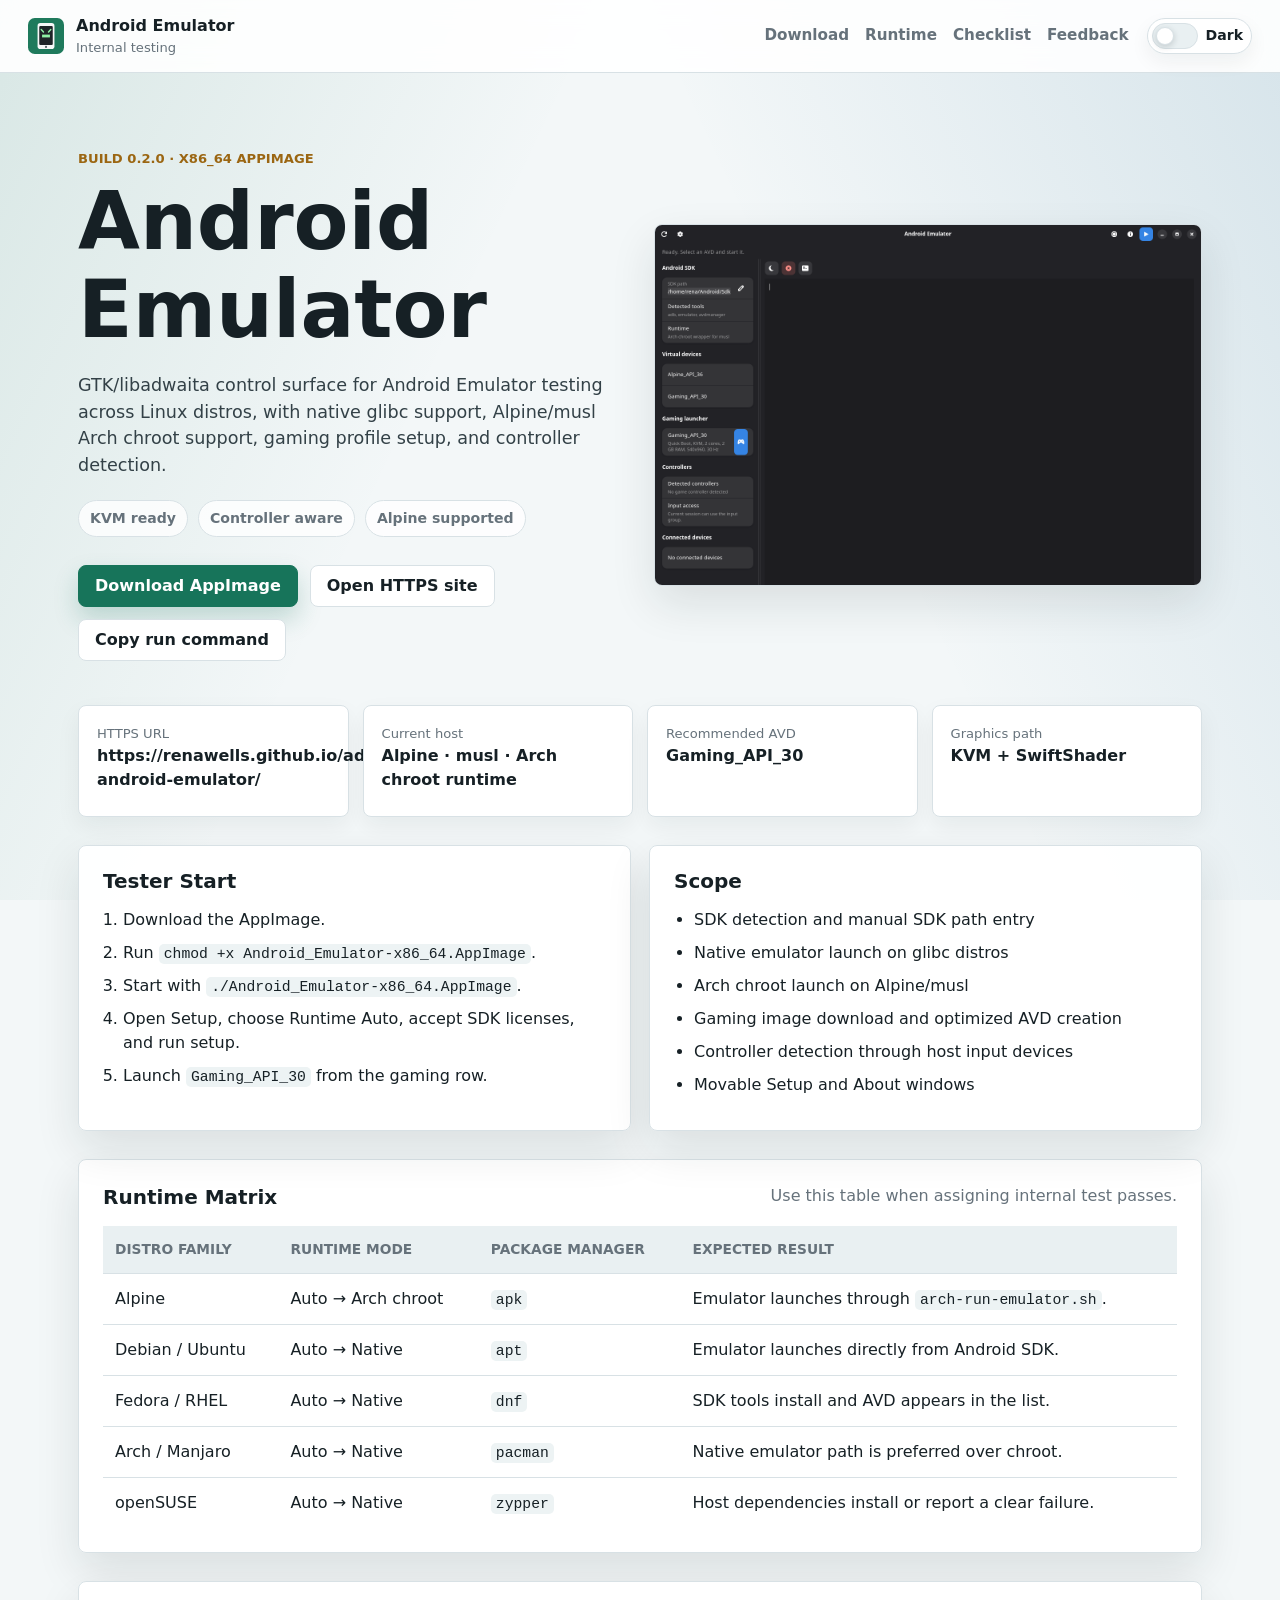
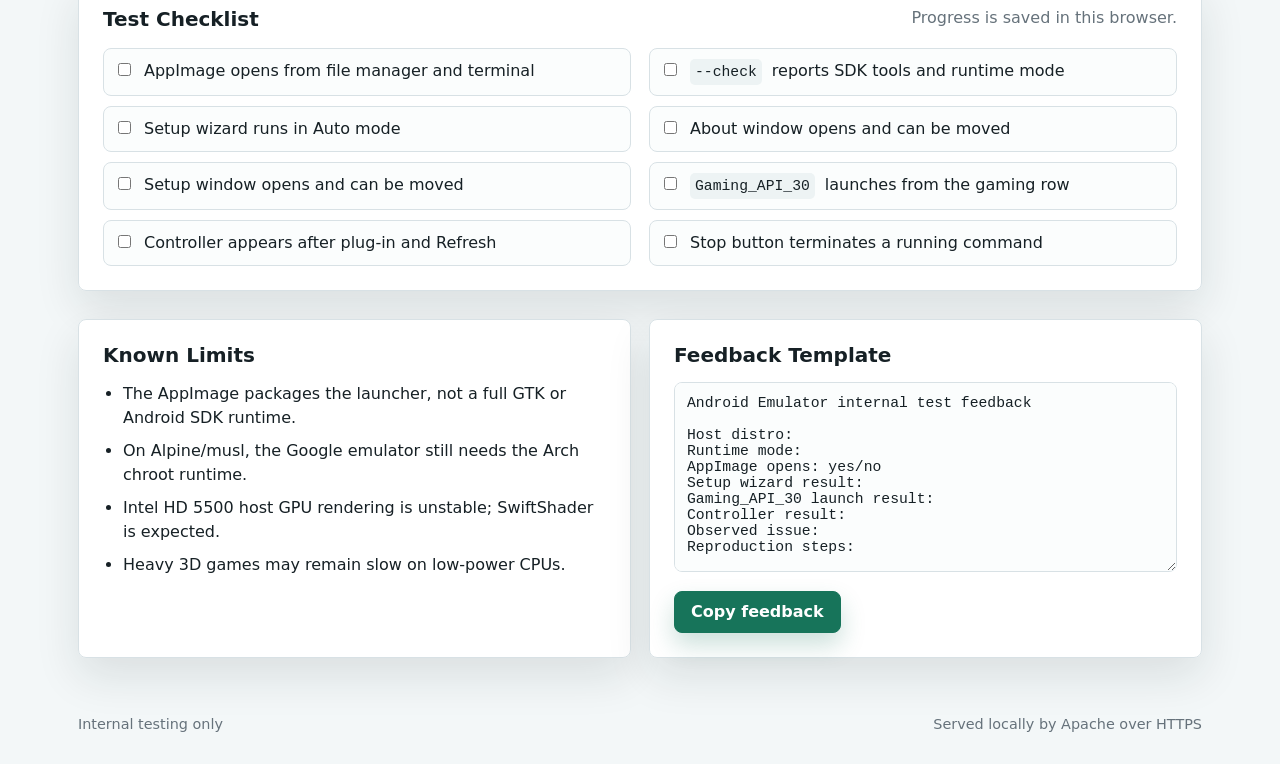
==== index.html @ ca226dc4 "Normalize GitHub Pages URLs" ====
<!doctype html>
<html lang="en">
<head>
  <meta charset="utf-8">
  <meta name="viewport" content="width=device-width, initial-scale=1">
  <meta name="description" content="GTK/libadwaita Android Emulator manager for Linux with Alpine Arch chroot support, gaming AVD setup, controller detection, and an AppImage build.">
  <meta name="robots" content="index, follow">
  <meta property="og:title" content="Android Emulator Internal Testing">
  <meta property="og:description" content="A GTK/libadwaita Android Emulator manager with Linux distro support, gaming setup, and controller detection.">
  <meta property="og:type" content="website">
  <meta property="og:image" content="https://renawells.github.io/adawita-android-emulator/assets/app-screenshot.png">
  <meta property="og:url" content="https://renawells.github.io/adawita-android-emulator/">
  <link rel="canonical" href="https://renawells.github.io/adawita-android-emulator/">
  <link rel="alternate" type="text/plain" href="llms.txt" title="LLM-readable summary">
  <title>Android Emulator Internal Testing</title>
  <link rel="stylesheet" href="styles.css">
  <link rel="icon" href="assets/app-icon.svg" type="image/svg+xml">
</head>
<body>
  <header class="topbar">
    <div class="brand">
      <img src="assets/app-icon.svg" alt="" width="36" height="36">
      <div>
        <strong>Android Emulator</strong>
        <span>Internal testing</span>
      </div>
    </div>
    <div class="topbar-actions">
      <nav aria-label="Page sections">
        <a href="#download">Download</a>
        <a href="#matrix">Runtime</a>
        <a href="#checklist">Checklist</a>
        <a href="#feedback">Feedback</a>
      </nav>
      <button class="theme-toggle" type="button" id="themeToggle" role="switch" aria-checked="false">
        <span class="toggle-track" aria-hidden="true"><span class="toggle-thumb"></span></span>
        <span class="toggle-label">Dark</span>
      </button>
    </div>
  </header>

  <main>
    <section class="hero">
      <div class="hero-copy">
        <p class="eyebrow">Build 0.2.0 · x86_64 AppImage</p>
        <h1>Android Emulator</h1>
        <p class="lead">GTK/libadwaita control surface for Android Emulator testing across Linux distros, with native glibc support, Alpine/musl Arch chroot support, gaming profile setup, and controller detection.</p>
        <div class="hero-pills" aria-label="Release highlights">
          <span>KVM ready</span>
          <span>Controller aware</span>
          <span>Alpine supported</span>
        </div>
        <div class="actions" id="download">
          <a class="button primary" href="downloads/Android_Emulator-x86_64.AppImage" download>Download AppImage</a>
          <a class="button" href="https://renawells.github.io/adawita-android-emulator/">Open HTTPS site</a>
          <button class="button" type="button" id="copyRun">Copy run command</button>
        </div>
      </div>
      <figure class="preview">
        <img src="assets/app-screenshot.png" alt="Real screenshot of the Android Emulator GTK app showing SDK details, virtual devices, gaming launcher, controllers, and log output">
      </figure>
    </section>

    <section class="band status-band" aria-label="Release facts">
      <div>
        <span class="label">HTTPS URL</span>
        <strong>https://renawells.github.io/adawita-android-emulator/</strong>
      </div>
      <div>
        <span class="label">Current host</span>
        <strong>Alpine · musl · Arch chroot runtime</strong>
      </div>
      <div>
        <span class="label">Recommended AVD</span>
        <strong>Gaming_API_30</strong>
      </div>
      <div>
        <span class="label">Graphics path</span>
        <strong>KVM + SwiftShader</strong>
      </div>
    </section>

    <section class="section-grid">
      <article class="panel">
        <h2>Tester Start</h2>
        <ol class="steps">
          <li>Download the AppImage.</li>
          <li>Run <code>chmod +x Android_Emulator-x86_64.AppImage</code>.</li>
          <li>Start with <code>./Android_Emulator-x86_64.AppImage</code>.</li>
          <li>Open Setup, choose Runtime Auto, accept SDK licenses, and run setup.</li>
          <li>Launch <code>Gaming_API_30</code> from the gaming row.</li>
        </ol>
      </article>

      <article class="panel">
        <h2>Scope</h2>
        <ul class="plain-list">
          <li>SDK detection and manual SDK path entry</li>
          <li>Native emulator launch on glibc distros</li>
          <li>Arch chroot launch on Alpine/musl</li>
          <li>Gaming image download and optimized AVD creation</li>
          <li>Controller detection through host input devices</li>
          <li>Movable Setup and About windows</li>
        </ul>
      </article>
    </section>

    <section class="section" id="matrix">
      <div class="section-heading">
        <h2>Runtime Matrix</h2>
        <p>Use this table when assigning internal test passes.</p>
      </div>
      <div class="table-wrap">
        <table>
          <thead>
            <tr>
              <th>Distro family</th>
              <th>Runtime mode</th>
              <th>Package manager</th>
              <th>Expected result</th>
            </tr>
          </thead>
          <tbody>
            <tr>
              <td>Alpine</td>
              <td>Auto → Arch chroot</td>
              <td><code>apk</code></td>
              <td>Emulator launches through <code>arch-run-emulator.sh</code>.</td>
            </tr>
            <tr>
              <td>Debian / Ubuntu</td>
              <td>Auto → Native</td>
              <td><code>apt</code></td>
              <td>Emulator launches directly from Android SDK.</td>
            </tr>
            <tr>
              <td>Fedora / RHEL</td>
              <td>Auto → Native</td>
              <td><code>dnf</code></td>
              <td>SDK tools install and AVD appears in the list.</td>
            </tr>
            <tr>
              <td>Arch / Manjaro</td>
              <td>Auto → Native</td>
              <td><code>pacman</code></td>
              <td>Native emulator path is preferred over chroot.</td>
            </tr>
            <tr>
              <td>openSUSE</td>
              <td>Auto → Native</td>
              <td><code>zypper</code></td>
              <td>Host dependencies install or report a clear failure.</td>
            </tr>
          </tbody>
        </table>
      </div>
    </section>

    <section class="section" id="checklist">
      <div class="section-heading">
        <h2>Test Checklist</h2>
        <p>Progress is saved in this browser.</p>
      </div>
      <div class="checklist" data-checklist>
        <label><input type="checkbox" value="launch"> AppImage opens from file manager and terminal</label>
        <label><input type="checkbox" value="check"> <code>--check</code> reports SDK tools and runtime mode</label>
        <label><input type="checkbox" value="setup"> Setup wizard runs in Auto mode</label>
        <label><input type="checkbox" value="about"> About window opens and can be moved</label>
        <label><input type="checkbox" value="setup-window"> Setup window opens and can be moved</label>
        <label><input type="checkbox" value="gaming"> <code>Gaming_API_30</code> launches from the gaming row</label>
        <label><input type="checkbox" value="controller"> Controller appears after plug-in and Refresh</label>
        <label><input type="checkbox" value="stop"> Stop button terminates a running command</label>
      </div>
    </section>

    <section class="section-grid" id="feedback">
      <article class="panel">
        <h2>Known Limits</h2>
        <ul class="plain-list">
          <li>The AppImage packages the launcher, not a full GTK or Android SDK runtime.</li>
          <li>On Alpine/musl, the Google emulator still needs the Arch chroot runtime.</li>
          <li>Intel HD 5500 host GPU rendering is unstable; SwiftShader is expected.</li>
          <li>Heavy 3D games may remain slow on low-power CPUs.</li>
        </ul>
      </article>
      <article class="panel">
        <h2>Feedback Template</h2>
        <textarea id="feedbackText" readonly></textarea>
        <button class="button primary" type="button" id="copyFeedback">Copy feedback</button>
      </article>
    </section>
  </main>

  <footer>
    <span>Internal testing only</span>
    <span>Served locally by Apache over HTTPS</span>
  </footer>

  <script src="app.js"></script>
</body>
</html>
---- styles.css ----
:root {
  color-scheme: light;
  --ink: #162025;
  --muted: #66727b;
  --line: #d8e1e5;
  --surface: #ffffff;
  --surface-2: #f3f7f8;
  --surface-3: #e9f0f2;
  --green: #17745a;
  --green-dark: #0e5a43;
  --blue: #176690;
  --amber: #9b6612;
  --red: #a43f3f;
  --topbar: rgba(255, 255, 255, 0.9);
  --lead: #334147;
  --code-bg: #edf3f4;
  --field-bg: #fbfdfd;
  --shadow: 0 18px 45px rgba(22, 32, 37, 0.11);
  --button-shadow: 0 12px 24px rgba(23, 116, 90, 0.22);
}

:root[data-theme="dark"] {
  color-scheme: dark;
  --ink: #edf6f7;
  --muted: #a9b7bd;
  --line: #284048;
  --surface: #142126;
  --surface-2: #0c1519;
  --surface-3: #192c33;
  --green: #4fc099;
  --green-dark: #2d8e70;
  --blue: #6ab5df;
  --amber: #e2ad5a;
  --red: #e17878;
  --topbar: rgba(12, 21, 25, 0.9);
  --lead: #c8d4d8;
  --code-bg: #20343b;
  --field-bg: #101b20;
  --shadow: 0 20px 50px rgba(0, 0, 0, 0.35);
  --button-shadow: 0 12px 28px rgba(79, 192, 153, 0.17);
}

* {
  box-sizing: border-box;
}

body {
  margin: 0;
  font-family: Inter, ui-sans-serif, system-ui, -apple-system, BlinkMacSystemFont, "Segoe UI", sans-serif;
  color: var(--ink);
  background: var(--surface-2);
  line-height: 1.5;
  transition: background 180ms ease, color 180ms ease;
}

body::before {
  position: fixed;
  inset: 0;
  z-index: -1;
  content: "";
  background:
    linear-gradient(115deg, rgba(23, 116, 90, 0.12), transparent 36%),
    linear-gradient(245deg, rgba(23, 102, 144, 0.13), transparent 38%),
    var(--surface-2);
}

a {
  color: var(--blue);
  text-decoration: none;
}

a:hover {
  text-decoration: underline;
}

.topbar {
  position: sticky;
  top: 0;
  z-index: 10;
  display: flex;
  align-items: center;
  justify-content: space-between;
  gap: 24px;
  padding: 14px 28px;
  background: var(--topbar);
  border-bottom: 1px solid var(--line);
  backdrop-filter: blur(12px);
}

.brand {
  display: flex;
  align-items: center;
  gap: 12px;
  min-width: 220px;
}

.brand strong,
.brand span {
  display: block;
}

.brand span,
.label,
.eyebrow {
  color: var(--muted);
  font-size: 0.82rem;
}

nav {
  display: flex;
  flex-wrap: wrap;
  gap: 16px;
  justify-content: flex-end;
  font-size: 0.95rem;
}

nav a {
  color: var(--muted);
  font-weight: 700;
}

nav a:hover {
  color: var(--ink);
}

.topbar-actions {
  display: flex;
  align-items: center;
  gap: 18px;
}

.theme-toggle {
  display: inline-flex;
  align-items: center;
  gap: 8px;
  min-height: 36px;
  padding: 4px 8px 4px 4px;
  border: 1px solid var(--line);
  border-radius: 999px;
  background: var(--surface);
  color: var(--ink);
  font: inherit;
  font-size: 0.88rem;
  font-weight: 800;
  cursor: pointer;
  box-shadow: 0 8px 20px rgba(22, 32, 37, 0.06);
}

.toggle-track {
  position: relative;
  width: 46px;
  height: 26px;
  border-radius: 999px;
  background: var(--surface-3);
  border: 1px solid var(--line);
}

.toggle-thumb {
  position: absolute;
  top: 3px;
  left: 3px;
  width: 18px;
  height: 18px;
  border-radius: 999px;
  background: var(--surface);
  border: 1px solid var(--line);
  box-shadow: 0 2px 6px rgba(22, 32, 37, 0.18);
  transition: transform 180ms ease, background 180ms ease;
}

:root[data-theme="dark"] .toggle-track {
  background: var(--green-dark);
}

:root[data-theme="dark"] .toggle-thumb {
  transform: translateX(20px);
  background: #e8fff6;
}

main {
  max-width: 1180px;
  margin: 0 auto;
  padding: 34px 28px 28px;
}

.hero {
  display: grid;
  grid-template-columns: minmax(0, 1fr) minmax(320px, 548px);
  gap: 34px;
  align-items: center;
  min-height: 560px;
  padding: 22px 0 14px;
}

.hero-copy {
  padding: 20px 0;
}

.eyebrow {
  margin: 0 0 10px;
  color: var(--amber);
  font-weight: 700;
  text-transform: uppercase;
}

h1,
h2 {
  margin: 0;
  line-height: 1.1;
}

h1 {
  font-size: clamp(2.4rem, 7vw, 5rem);
  letter-spacing: 0;
}

h2 {
  font-size: 1.25rem;
}

.lead {
  max-width: 650px;
  margin: 18px 0 0;
  color: var(--lead);
  font-size: 1.1rem;
}

.hero-pills {
  display: flex;
  flex-wrap: wrap;
  gap: 10px;
  margin-top: 22px;
}

.hero-pills span {
  padding: 7px 11px;
  border: 1px solid var(--line);
  border-radius: 999px;
  background: var(--surface);
  background: color-mix(in srgb, var(--surface) 78%, transparent);
  color: var(--muted);
  font-size: 0.88rem;
  font-weight: 800;
}

.actions {
  display: flex;
  flex-wrap: wrap;
  gap: 12px;
  margin-top: 28px;
}

.button {
  display: inline-flex;
  align-items: center;
  justify-content: center;
  min-height: 42px;
  padding: 0 16px;
  border: 1px solid var(--line);
  border-radius: 8px;
  background: var(--surface);
  color: var(--ink);
  font: inherit;
  font-weight: 700;
  cursor: pointer;
}

.button.primary {
  border-color: var(--green);
  background: var(--green);
  color: white;
  box-shadow: var(--button-shadow);
}

.button:hover {
  transform: translateY(-1px);
  text-decoration: none;
}

.preview {
  margin: 0;
}

.preview img {
  display: block;
  width: 100%;
  height: auto;
  border: 1px solid var(--line);
  border-radius: 8px;
  background: var(--surface);
  box-shadow: var(--shadow);
}

.band {
  display: grid;
  grid-template-columns: repeat(4, minmax(0, 1fr));
  gap: 14px;
  margin: 10px 0 28px;
}

.band > div {
  min-height: 112px;
  padding: 18px;
  border: 1px solid var(--line);
  border-radius: 8px;
  background: var(--surface);
  box-shadow: 0 10px 24px rgba(22, 32, 37, 0.06);
}

.band strong,
.label {
  display: block;
}

.section,
.section-grid {
  margin-top: 28px;
}

.section-grid {
  display: grid;
  grid-template-columns: repeat(2, minmax(0, 1fr));
  gap: 18px;
}

.panel,
.section {
  padding: 24px;
  border: 1px solid var(--line);
  border-radius: 8px;
  background: var(--surface);
  background: color-mix(in srgb, var(--surface) 94%, transparent);
  box-shadow: var(--shadow);
}

.section-heading {
  display: flex;
  align-items: end;
  justify-content: space-between;
  gap: 18px;
  margin-bottom: 18px;
}

.section-heading p,
.panel p {
  margin: 0;
  color: var(--muted);
}

.steps,
.plain-list {
  margin: 16px 0 0;
  padding-left: 20px;
}

.steps li,
.plain-list li {
  margin: 9px 0;
}

code {
  padding: 2px 5px;
  border-radius: 5px;
  background: var(--code-bg);
  color: var(--ink);
  font-family: ui-monospace, SFMono-Regular, Consolas, "Liberation Mono", monospace;
  font-size: 0.92em;
}

.table-wrap {
  overflow-x: auto;
}

table {
  width: 100%;
  border-collapse: separate;
  border-spacing: 0;
  min-width: 760px;
}

th,
td {
  padding: 13px 12px;
  border-bottom: 1px solid var(--line);
  text-align: left;
  vertical-align: top;
}

th {
  color: var(--muted);
  font-size: 0.86rem;
  text-transform: uppercase;
  background: var(--surface-3);
}

tr:last-child td {
  border-bottom: 0;
}

tbody tr:hover td {
  background: var(--surface-3);
  background: color-mix(in srgb, var(--surface-3) 58%, transparent);
}

.checklist {
  display: grid;
  grid-template-columns: repeat(2, minmax(0, 1fr));
  gap: 10px 18px;
}

.checklist label {
  display: flex;
  align-items: flex-start;
  gap: 10px;
  min-height: 42px;
  padding: 10px;
  border: 1px solid var(--line);
  border-radius: 8px;
  background: var(--field-bg);
  transition: border-color 160ms ease, transform 160ms ease;
}

.checklist label:hover {
  border-color: var(--green);
  transform: translateY(-1px);
}

.checklist input {
  margin-top: 4px;
}

textarea {
  width: 100%;
  min-height: 190px;
  margin: 16px 0 12px;
  padding: 12px;
  resize: vertical;
  border: 1px solid var(--line);
  border-radius: 8px;
  color: var(--ink);
  background: var(--field-bg);
  font: 0.92rem ui-monospace, SFMono-Regular, Consolas, "Liberation Mono", monospace;
}

footer {
  display: flex;
  justify-content: space-between;
  max-width: 1180px;
  margin: 0 auto;
  padding: 28px;
  color: var(--muted);
  font-size: 0.9rem;
}

@media (max-width: 860px) {
  .topbar,
  .topbar-actions,
  footer {
    align-items: flex-start;
    flex-direction: column;
  }

  .topbar-actions {
    width: 100%;
    gap: 12px;
  }

  .hero,
  .section-grid,
  .checklist,
  .band {
    grid-template-columns: 1fr;
  }

  main {
    padding: 18px;
  }
}
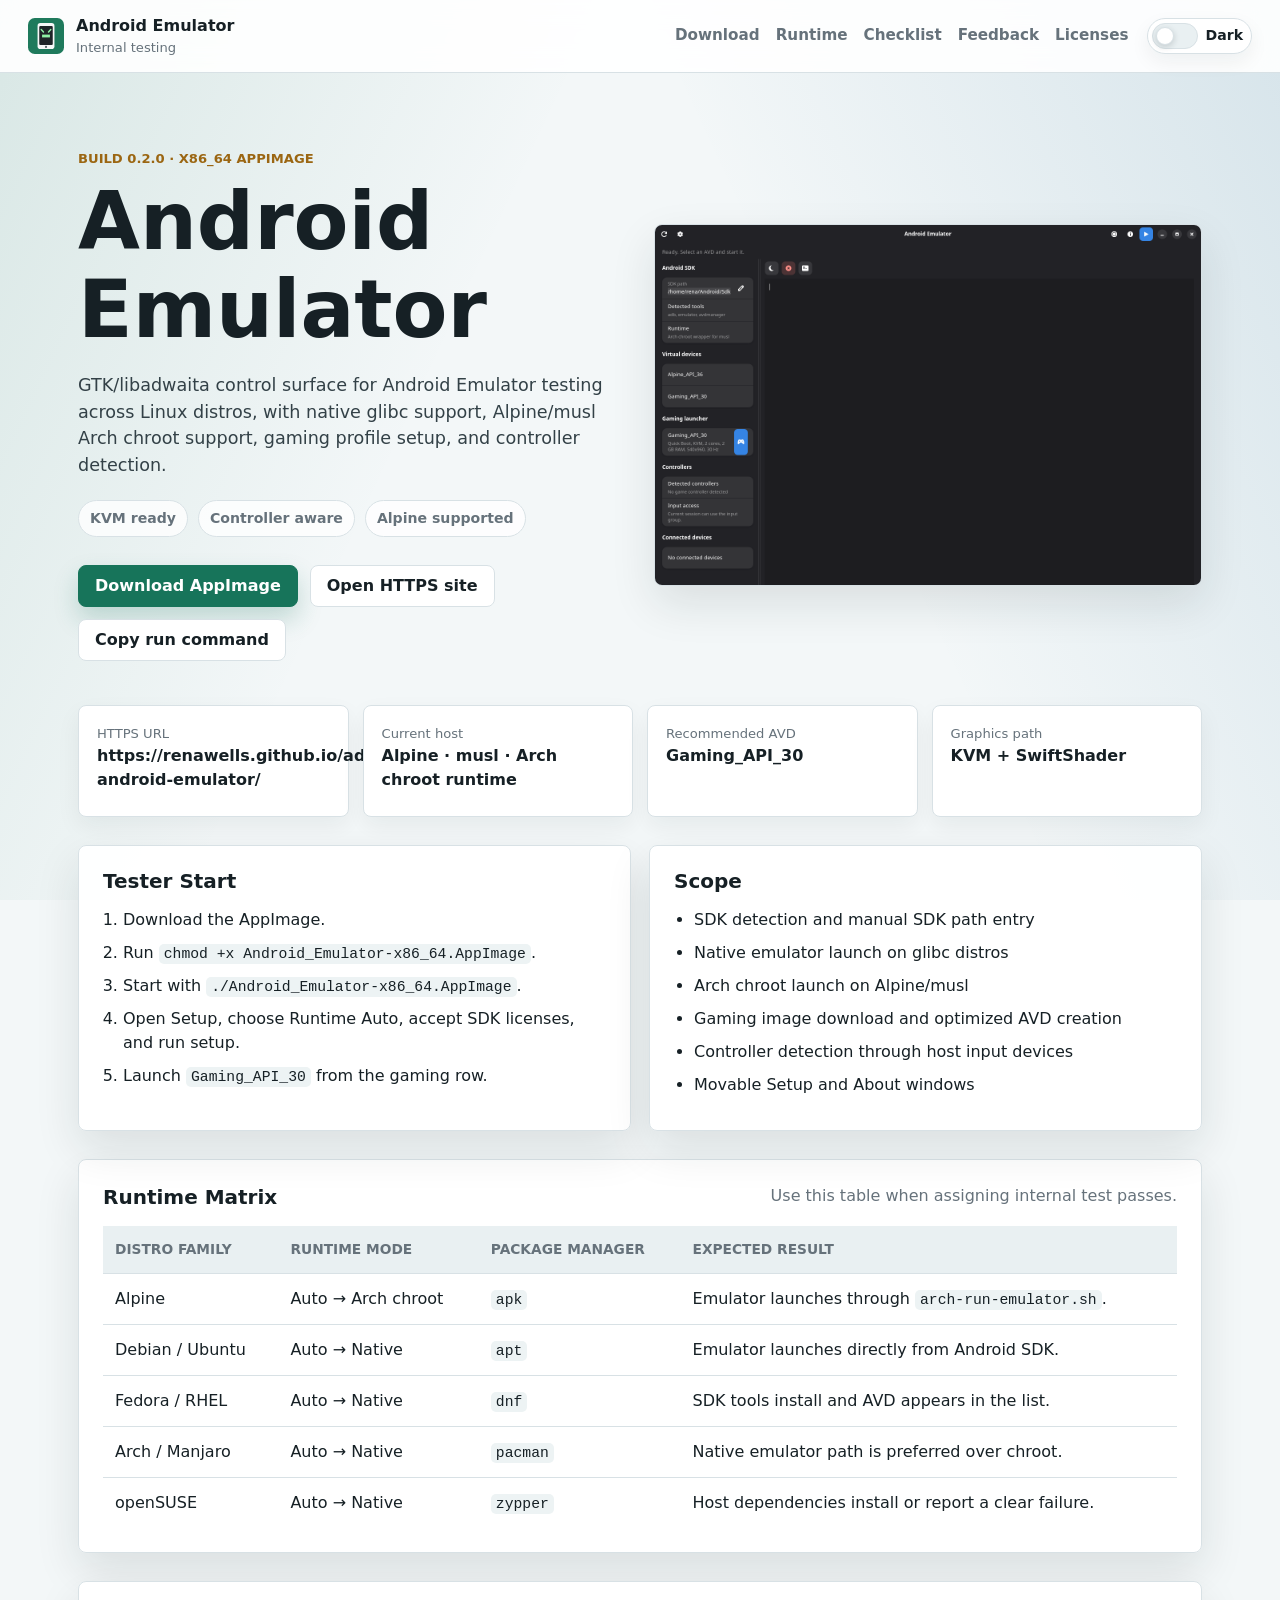
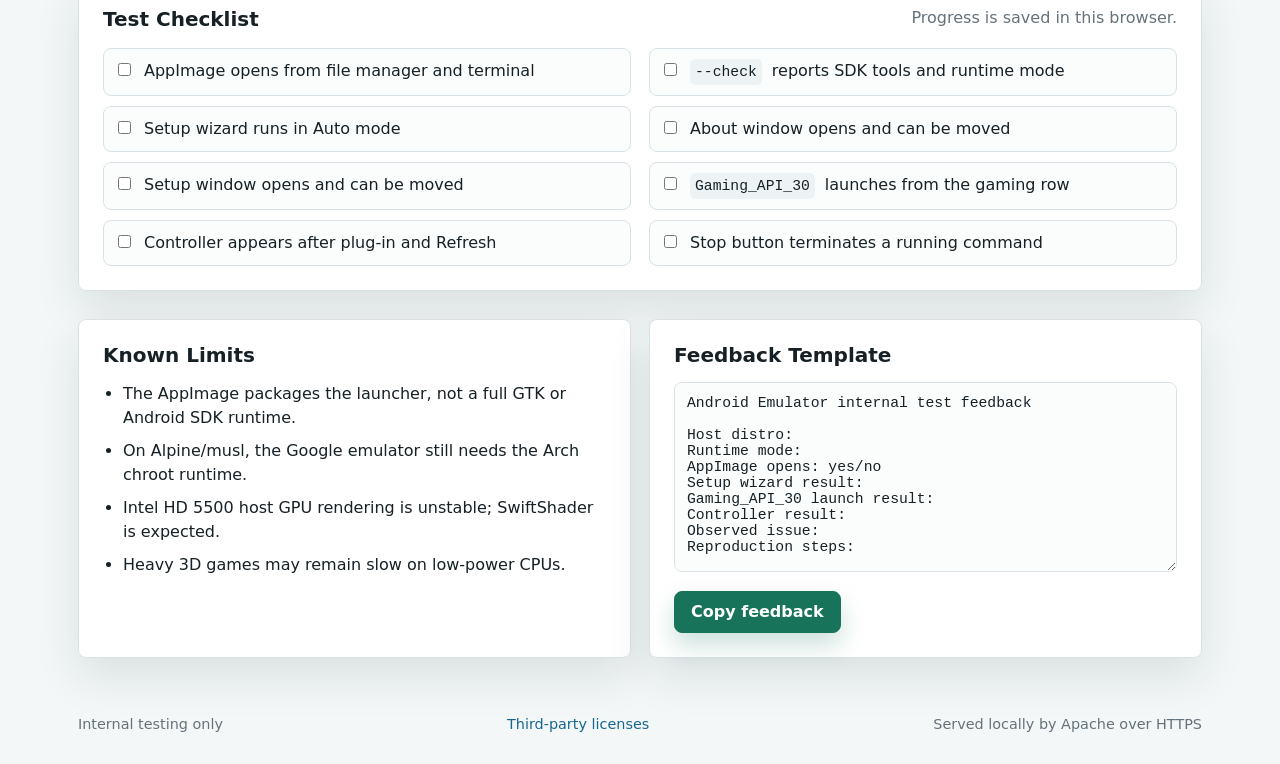
==== commit 2586a12c: "Add third-party license notices" ====
--- a/index.html
+++ b/index.html
@@ -8,9 +8,9 @@
   <meta property="og:title" content="Android Emulator Internal Testing">
   <meta property="og:description" content="A GTK/libadwaita Android Emulator manager with Linux distro support, gaming setup, and controller detection.">
   <meta property="og:type" content="website">
-  <meta property="og:image" content="https://renawells.github.io/adawita-android-emulator/assets/app-screenshot.png">
-  <meta property="og:url" content="https://renawells.github.io/adawita-android-emulator/">
-  <link rel="canonical" href="https://renawells.github.io/adawita-android-emulator/">
+  <meta property="og:image" content="https://renawells.github.io/adwaita-android-emulator/assets/app-screenshot.png">
+  <meta property="og:url" content="https://renawells.github.io/adwaita-android-emulator/">
+  <link rel="canonical" href="https://renawells.github.io/adwaita-android-emulator/">
   <link rel="alternate" type="text/plain" href="llms.txt" title="LLM-readable summary">
   <title>Android Emulator Internal Testing</title>
   <link rel="stylesheet" href="styles.css">
@@ -31,6 +31,7 @@
         <a href="#matrix">Runtime</a>
         <a href="#checklist">Checklist</a>
         <a href="#feedback">Feedback</a>
+        <a href="third-party-notices.html">Licenses</a>
       </nav>
       <button class="theme-toggle" type="button" id="themeToggle" role="switch" aria-checked="false">
         <span class="toggle-track" aria-hidden="true"><span class="toggle-thumb"></span></span>
@@ -52,7 +53,7 @@
         </div>
         <div class="actions" id="download">
           <a class="button primary" href="downloads/Android_Emulator-x86_64.AppImage" download>Download AppImage</a>
-          <a class="button" href="https://renawells.github.io/adawita-android-emulator/">Open HTTPS site</a>
+          <a class="button" href="https://renawells.github.io/adwaita-android-emulator/">Open HTTPS site</a>
           <button class="button" type="button" id="copyRun">Copy run command</button>
         </div>
       </div>
@@ -64,7 +65,7 @@
     <section class="band status-band" aria-label="Release facts">
       <div>
         <span class="label">HTTPS URL</span>
-        <strong>https://renawells.github.io/adawita-android-emulator/</strong>
+        <strong>https://renawells.github.io/adwaita-android-emulator/</strong>
       </div>
       <div>
         <span class="label">Current host</span>
@@ -193,6 +194,7 @@
 
   <footer>
     <span>Internal testing only</span>
+    <a href="third-party-notices.html">Third-party licenses</a>
     <span>Served locally by Apache over HTTPS</span>
   </footer>
 
--- a/styles.css
+++ b/styles.css
@@ -348,14 +348,26 @@
 }
 
 .steps,
-.plain-list {
+.plain-list,
+.notice-list {
   margin: 16px 0 0;
   padding-left: 20px;
 }
 
 .steps li,
-.plain-list li {
+.plain-list li,
+.notice-list li {
   margin: 9px 0;
+}
+
+.notice-list li {
+  max-width: 900px;
+}
+
+.notice-intro {
+  max-width: 860px;
+  margin: 16px 0 0;
+  color: var(--lead);
 }
 
 code {
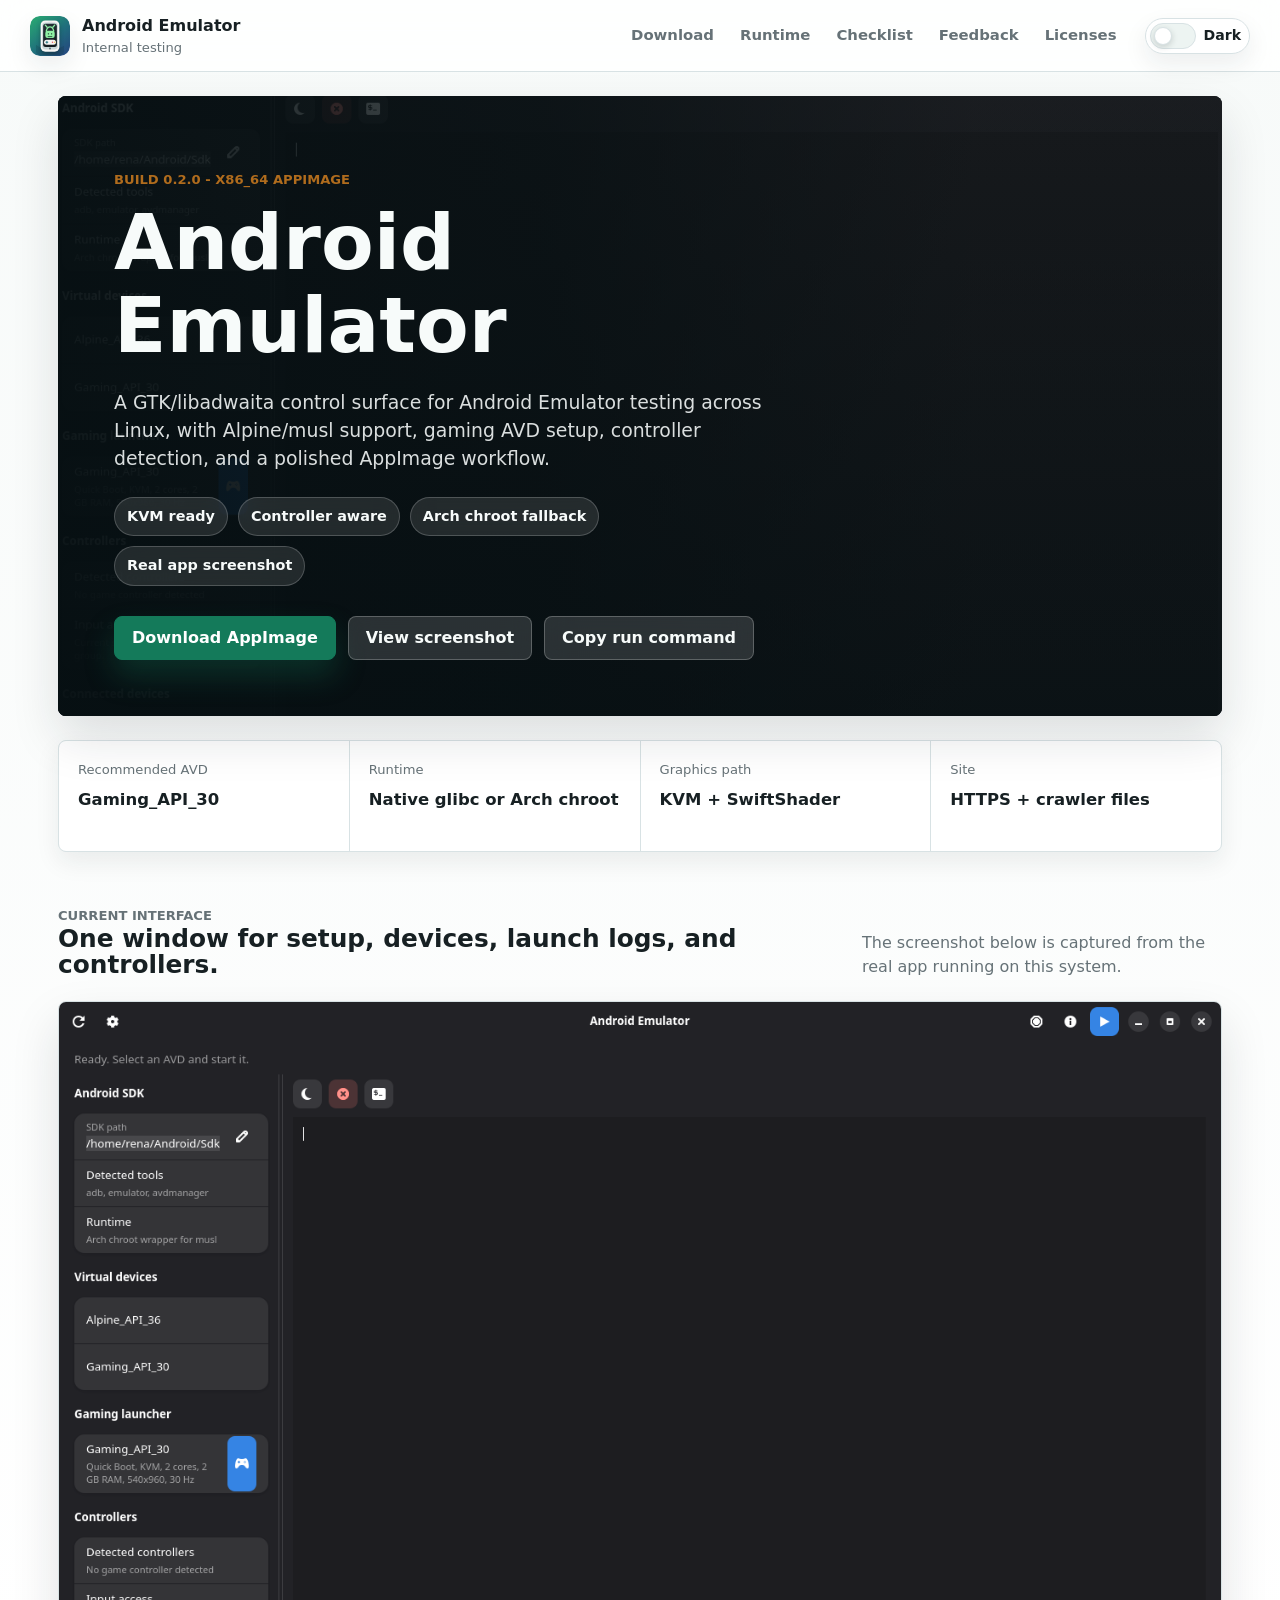
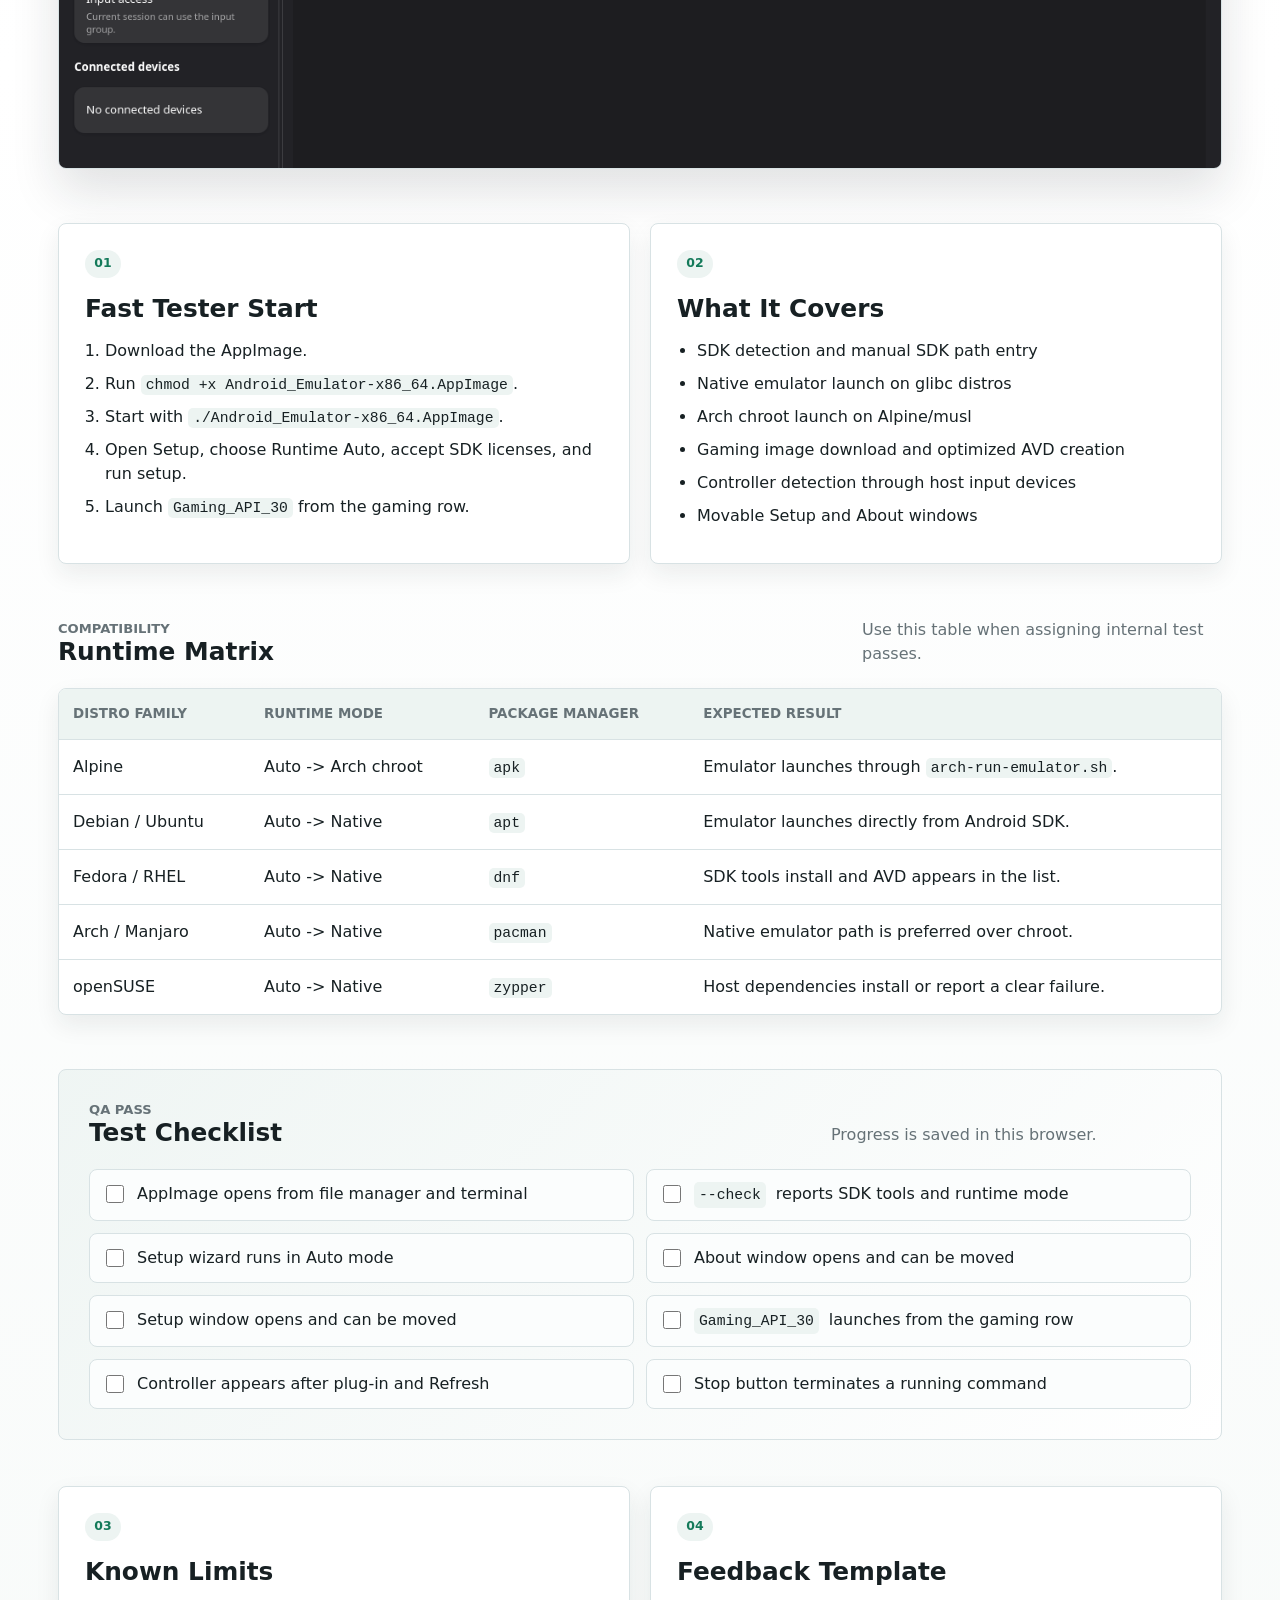
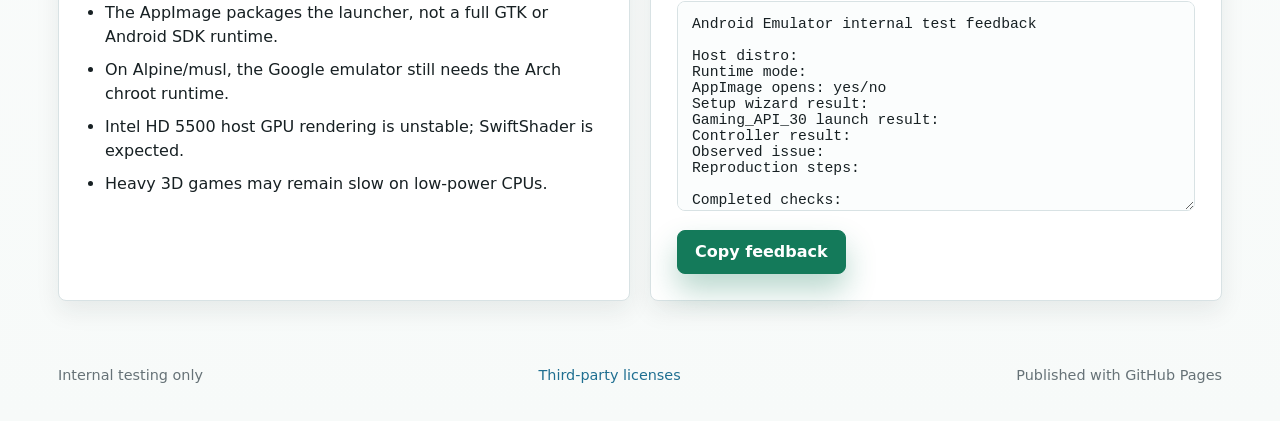
==== commit 892dadc7: "Polish website design" ====
--- a/index.html
+++ b/index.html
@@ -18,17 +18,17 @@
 </head>
 <body>
   <header class="topbar">
-    <div class="brand">
-      <img src="assets/app-icon.svg" alt="" width="36" height="36">
-      <div>
+    <a class="brand" href="#top" aria-label="Android Emulator home">
+      <img src="assets/app-icon.svg" alt="" width="40" height="40">
+      <span>
         <strong>Android Emulator</strong>
-        <span>Internal testing</span>
-      </div>
-    </div>
+        <small>Internal testing</small>
+      </span>
+    </a>
     <div class="topbar-actions">
       <nav aria-label="Page sections">
         <a href="#download">Download</a>
-        <a href="#matrix">Runtime</a>
+        <a href="#runtime">Runtime</a>
         <a href="#checklist">Checklist</a>
         <a href="#feedback">Feedback</a>
         <a href="third-party-notices.html">Licenses</a>
@@ -40,50 +40,63 @@
     </div>
   </header>
 
-  <main>
-    <section class="hero">
-      <div class="hero-copy">
-        <p class="eyebrow">Build 0.2.0 · x86_64 AppImage</p>
+  <main id="top">
+    <section class="hero" aria-label="Android Emulator release">
+      <div class="hero-backdrop" aria-hidden="true"></div>
+      <div class="hero-inner">
+        <p class="eyebrow">Build 0.2.0 - x86_64 AppImage</p>
         <h1>Android Emulator</h1>
-        <p class="lead">GTK/libadwaita control surface for Android Emulator testing across Linux distros, with native glibc support, Alpine/musl Arch chroot support, gaming profile setup, and controller detection.</p>
+        <p class="lead">A GTK/libadwaita control surface for Android Emulator testing across Linux, with Alpine/musl support, gaming AVD setup, controller detection, and a polished AppImage workflow.</p>
         <div class="hero-pills" aria-label="Release highlights">
           <span>KVM ready</span>
           <span>Controller aware</span>
-          <span>Alpine supported</span>
+          <span>Arch chroot fallback</span>
+          <span>Real app screenshot</span>
         </div>
         <div class="actions" id="download">
           <a class="button primary" href="downloads/Android_Emulator-x86_64.AppImage" download>Download AppImage</a>
-          <a class="button" href="https://renawells.github.io/adwaita-android-emulator/">Open HTTPS site</a>
-          <button class="button" type="button" id="copyRun">Copy run command</button>
-        </div>
+          <a class="button" href="#screenshot">View screenshot</a>
+          <button class="button quiet" type="button" id="copyRun">Copy run command</button>
+        </div>
+      </div>
+    </section>
+
+    <section class="release-strip" aria-label="Release facts">
+      <div>
+        <span class="label">Recommended AVD</span>
+        <strong>Gaming_API_30</strong>
+      </div>
+      <div>
+        <span class="label">Runtime</span>
+        <strong>Native glibc or Arch chroot</strong>
+      </div>
+      <div>
+        <span class="label">Graphics path</span>
+        <strong>KVM + SwiftShader</strong>
+      </div>
+      <div>
+        <span class="label">Site</span>
+        <strong>HTTPS + crawler files</strong>
+      </div>
+    </section>
+
+    <section class="section showcase" id="screenshot">
+      <div class="section-heading">
+        <div>
+          <p class="eyebrow">Current interface</p>
+          <h2>One window for setup, devices, launch logs, and controllers.</h2>
+        </div>
+        <p>The screenshot below is captured from the real app running on this system.</p>
       </div>
       <figure class="preview">
         <img src="assets/app-screenshot.png" alt="Real screenshot of the Android Emulator GTK app showing SDK details, virtual devices, gaming launcher, controllers, and log output">
       </figure>
     </section>
 
-    <section class="band status-band" aria-label="Release facts">
-      <div>
-        <span class="label">HTTPS URL</span>
-        <strong>https://renawells.github.io/adwaita-android-emulator/</strong>
-      </div>
-      <div>
-        <span class="label">Current host</span>
-        <strong>Alpine · musl · Arch chroot runtime</strong>
-      </div>
-      <div>
-        <span class="label">Recommended AVD</span>
-        <strong>Gaming_API_30</strong>
-      </div>
-      <div>
-        <span class="label">Graphics path</span>
-        <strong>KVM + SwiftShader</strong>
-      </div>
-    </section>
-
-    <section class="section-grid">
-      <article class="panel">
-        <h2>Tester Start</h2>
+    <section class="section-grid feature-grid">
+      <article class="feature">
+        <span class="feature-mark">01</span>
+        <h2>Fast Tester Start</h2>
         <ol class="steps">
           <li>Download the AppImage.</li>
           <li>Run <code>chmod +x Android_Emulator-x86_64.AppImage</code>.</li>
@@ -93,8 +106,9 @@
         </ol>
       </article>
 
-      <article class="panel">
-        <h2>Scope</h2>
+      <article class="feature">
+        <span class="feature-mark">02</span>
+        <h2>What It Covers</h2>
         <ul class="plain-list">
           <li>SDK detection and manual SDK path entry</li>
           <li>Native emulator launch on glibc distros</li>
@@ -106,9 +120,12 @@
       </article>
     </section>
 
-    <section class="section" id="matrix">
+    <section class="section" id="runtime">
       <div class="section-heading">
-        <h2>Runtime Matrix</h2>
+        <div>
+          <p class="eyebrow">Compatibility</p>
+          <h2>Runtime Matrix</h2>
+        </div>
         <p>Use this table when assigning internal test passes.</p>
       </div>
       <div class="table-wrap">
@@ -124,31 +141,31 @@
           <tbody>
             <tr>
               <td>Alpine</td>
-              <td>Auto → Arch chroot</td>
+              <td>Auto -> Arch chroot</td>
               <td><code>apk</code></td>
               <td>Emulator launches through <code>arch-run-emulator.sh</code>.</td>
             </tr>
             <tr>
               <td>Debian / Ubuntu</td>
-              <td>Auto → Native</td>
+              <td>Auto -> Native</td>
               <td><code>apt</code></td>
               <td>Emulator launches directly from Android SDK.</td>
             </tr>
             <tr>
               <td>Fedora / RHEL</td>
-              <td>Auto → Native</td>
+              <td>Auto -> Native</td>
               <td><code>dnf</code></td>
               <td>SDK tools install and AVD appears in the list.</td>
             </tr>
             <tr>
               <td>Arch / Manjaro</td>
-              <td>Auto → Native</td>
+              <td>Auto -> Native</td>
               <td><code>pacman</code></td>
               <td>Native emulator path is preferred over chroot.</td>
             </tr>
             <tr>
               <td>openSUSE</td>
-              <td>Auto → Native</td>
+              <td>Auto -> Native</td>
               <td><code>zypper</code></td>
               <td>Host dependencies install or report a clear failure.</td>
             </tr>
@@ -157,9 +174,12 @@
       </div>
     </section>
 
-    <section class="section" id="checklist">
+    <section class="section checklist-section" id="checklist">
       <div class="section-heading">
-        <h2>Test Checklist</h2>
+        <div>
+          <p class="eyebrow">QA pass</p>
+          <h2>Test Checklist</h2>
+        </div>
         <p>Progress is saved in this browser.</p>
       </div>
       <div class="checklist" data-checklist>
@@ -175,7 +195,8 @@
     </section>
 
     <section class="section-grid" id="feedback">
-      <article class="panel">
+      <article class="feature limits">
+        <span class="feature-mark">03</span>
         <h2>Known Limits</h2>
         <ul class="plain-list">
           <li>The AppImage packages the launcher, not a full GTK or Android SDK runtime.</li>
@@ -184,7 +205,8 @@
           <li>Heavy 3D games may remain slow on low-power CPUs.</li>
         </ul>
       </article>
-      <article class="panel">
+      <article class="feature feedback-card">
+        <span class="feature-mark">04</span>
         <h2>Feedback Template</h2>
         <textarea id="feedbackText" readonly></textarea>
         <button class="button primary" type="button" id="copyFeedback">Copy feedback</button>
@@ -195,7 +217,7 @@
   <footer>
     <span>Internal testing only</span>
     <a href="third-party-notices.html">Third-party licenses</a>
-    <span>Served locally by Apache over HTTPS</span>
+    <span>Published with GitHub Pages</span>
   </footer>
 
   <script src="app.js"></script>
--- a/styles.css
+++ b/styles.css
@@ -1,67 +1,61 @@
 :root {
   color-scheme: light;
-  --ink: #162025;
-  --muted: #66727b;
-  --line: #d8e1e5;
+  --ink: #172023;
+  --muted: #667277;
+  --line: #d8e2e4;
   --surface: #ffffff;
-  --surface-2: #f3f7f8;
-  --surface-3: #e9f0f2;
-  --green: #17745a;
-  --green-dark: #0e5a43;
-  --blue: #176690;
-  --amber: #9b6612;
-  --red: #a43f3f;
-  --topbar: rgba(255, 255, 255, 0.9);
-  --lead: #334147;
-  --code-bg: #edf3f4;
+  --surface-soft: #f7faf9;
+  --surface-strong: #edf4f2;
+  --green: #147a5a;
+  --green-strong: #0e6048;
+  --blue: #1f6f91;
+  --amber: #b06c1d;
+  --red: #b64a55;
+  --lead: #334347;
+  --code-bg: #edf4f2;
   --field-bg: #fbfdfd;
-  --shadow: 0 18px 45px rgba(22, 32, 37, 0.11);
-  --button-shadow: 0 12px 24px rgba(23, 116, 90, 0.22);
+  --topbar: rgba(255, 255, 255, 0.86);
+  --shadow: 0 22px 48px rgba(23, 32, 35, 0.13);
+  --small-shadow: 0 10px 24px rgba(23, 32, 35, 0.08);
 }
 
 :root[data-theme="dark"] {
   color-scheme: dark;
-  --ink: #edf6f7;
-  --muted: #a9b7bd;
-  --line: #284048;
-  --surface: #142126;
-  --surface-2: #0c1519;
-  --surface-3: #192c33;
-  --green: #4fc099;
-  --green-dark: #2d8e70;
-  --blue: #6ab5df;
-  --amber: #e2ad5a;
-  --red: #e17878;
-  --topbar: rgba(12, 21, 25, 0.9);
-  --lead: #c8d4d8;
-  --code-bg: #20343b;
-  --field-bg: #101b20;
-  --shadow: 0 20px 50px rgba(0, 0, 0, 0.35);
-  --button-shadow: 0 12px 28px rgba(79, 192, 153, 0.17);
+  --ink: #eef7f5;
+  --muted: #a9b8ba;
+  --line: #294248;
+  --surface: #111d21;
+  --surface-soft: #0b1518;
+  --surface-strong: #182c31;
+  --green: #62d3a5;
+  --green-strong: #3aa982;
+  --blue: #6fb9df;
+  --amber: #e0ad67;
+  --red: #e27f88;
+  --lead: #c7d6d6;
+  --code-bg: #1d3438;
+  --field-bg: #0e1b1f;
+  --topbar: rgba(11, 21, 24, 0.88);
+  --shadow: 0 24px 60px rgba(0, 0, 0, 0.38);
+  --small-shadow: 0 14px 28px rgba(0, 0, 0, 0.24);
 }
 
 * {
   box-sizing: border-box;
+}
+
+html {
+  scroll-behavior: smooth;
 }
 
 body {
   margin: 0;
   font-family: Inter, ui-sans-serif, system-ui, -apple-system, BlinkMacSystemFont, "Segoe UI", sans-serif;
   color: var(--ink);
-  background: var(--surface-2);
+  background:
+    linear-gradient(180deg, var(--surface-soft), var(--surface) 46%, var(--surface-soft));
   line-height: 1.5;
   transition: background 180ms ease, color 180ms ease;
-}
-
-body::before {
-  position: fixed;
-  inset: 0;
-  z-index: -1;
-  content: "";
-  background:
-    linear-gradient(115deg, rgba(23, 116, 90, 0.12), transparent 36%),
-    linear-gradient(245deg, rgba(23, 102, 144, 0.13), transparent 38%),
-    var(--surface-2);
 }
 
 a {
@@ -81,52 +75,68 @@
   align-items: center;
   justify-content: space-between;
   gap: 24px;
-  padding: 14px 28px;
+  min-height: 72px;
+  padding: 12px 30px;
   background: var(--topbar);
   border-bottom: 1px solid var(--line);
-  backdrop-filter: blur(12px);
+  backdrop-filter: blur(18px);
 }
 
 .brand {
   display: flex;
   align-items: center;
   gap: 12px;
-  min-width: 220px;
+  min-width: 224px;
+  color: var(--ink);
+}
+
+.brand:hover {
+  text-decoration: none;
+}
+
+.brand img {
+  border-radius: 10px;
+  box-shadow: var(--small-shadow);
 }
 
 .brand strong,
-.brand span {
+.brand small {
   display: block;
 }
 
-.brand span,
+.brand small,
 .label,
 .eyebrow {
   color: var(--muted);
   font-size: 0.82rem;
 }
 
-nav {
-  display: flex;
-  flex-wrap: wrap;
-  gap: 16px;
-  justify-content: flex-end;
-  font-size: 0.95rem;
-}
-
-nav a {
-  color: var(--muted);
-  font-weight: 700;
-}
-
-nav a:hover {
-  color: var(--ink);
-}
-
 .topbar-actions {
   display: flex;
   align-items: center;
   gap: 18px;
+}
+
+nav {
+  display: flex;
+  flex-wrap: wrap;
+  gap: 6px;
+  justify-content: flex-end;
+  font-size: 0.93rem;
+}
+
+nav a {
+  min-height: 34px;
+  padding: 7px 10px;
+  border-radius: 8px;
+  color: var(--muted);
+  font-weight: 750;
+}
+
+nav a:hover {
+  background: var(--surface-strong);
+  color: var(--ink);
+  text-decoration: none;
 }
 
 .theme-toggle {
@@ -143,7 +153,7 @@
   font-size: 0.88rem;
   font-weight: 800;
   cursor: pointer;
-  box-shadow: 0 8px 20px rgba(22, 32, 37, 0.06);
+  box-shadow: var(--small-shadow);
 }
 
 .toggle-track {
@@ -151,7 +161,7 @@
   width: 46px;
   height: 26px;
   border-radius: 999px;
-  background: var(--surface-3);
+  background: var(--surface-strong);
   border: 1px solid var(--line);
 }
 
@@ -164,12 +174,12 @@
   border-radius: 999px;
   background: var(--surface);
   border: 1px solid var(--line);
-  box-shadow: 0 2px 6px rgba(22, 32, 37, 0.18);
+  box-shadow: 0 2px 6px rgba(23, 32, 35, 0.18);
   transition: transform 180ms ease, background 180ms ease;
 }
 
 :root[data-theme="dark"] .toggle-track {
-  background: var(--green-dark);
+  background: var(--green-strong);
 }
 
 :root[data-theme="dark"] .toggle-thumb {
@@ -178,103 +188,223 @@
 }
 
 main {
-  max-width: 1180px;
+  max-width: 1220px;
   margin: 0 auto;
-  padding: 34px 28px 28px;
+  padding: 24px 28px 34px;
 }
 
 .hero {
+  position: relative;
   display: grid;
-  grid-template-columns: minmax(0, 1fr) minmax(320px, 548px);
-  gap: 34px;
-  align-items: center;
-  min-height: 560px;
-  padding: 22px 0 14px;
-}
-
-.hero-copy {
-  padding: 20px 0;
+  align-items: end;
+  min-height: 620px;
+  overflow: hidden;
+  border-radius: 8px;
+  background: #0f1c20;
+  box-shadow: var(--shadow);
+}
+
+.hero-backdrop {
+  position: absolute;
+  inset: 0;
+  background:
+    linear-gradient(90deg, rgba(6, 15, 18, 0.94), rgba(6, 15, 18, 0.74) 42%, rgba(6, 15, 18, 0.25) 78%),
+    linear-gradient(180deg, rgba(6, 15, 18, 0.04), rgba(6, 15, 18, 0.7)),
+    url("assets/app-screenshot.png") center right / cover no-repeat;
+  transform: scale(1.02);
+}
+
+.hero-inner {
+  position: relative;
+  z-index: 1;
+  max-width: 760px;
+  padding: 56px;
+  color: #f7fbfa;
 }
 
 .eyebrow {
-  margin: 0 0 10px;
+  margin: 0 0 12px;
   color: var(--amber);
-  font-weight: 700;
+  font-weight: 800;
   text-transform: uppercase;
 }
 
 h1,
 h2 {
   margin: 0;
-  line-height: 1.1;
+  line-height: 1.08;
 }
 
 h1 {
-  font-size: clamp(2.4rem, 7vw, 5rem);
+  max-width: 820px;
+  font-size: 2.55rem;
   letter-spacing: 0;
 }
 
+.hero h1 {
+  font-size: 4.8rem;
+}
+
 h2 {
-  font-size: 1.25rem;
+  font-size: 1.55rem;
+  letter-spacing: 0;
 }
 
 .lead {
-  max-width: 650px;
-  margin: 18px 0 0;
-  color: var(--lead);
-  font-size: 1.1rem;
+  max-width: 680px;
+  margin: 20px 0 0;
+  color: rgba(247, 251, 250, 0.88);
+  font-size: 1.18rem;
 }
 
 .hero-pills {
   display: flex;
   flex-wrap: wrap;
   gap: 10px;
-  margin-top: 22px;
+  margin-top: 24px;
 }
 
 .hero-pills span {
-  padding: 7px 11px;
-  border: 1px solid var(--line);
+  padding: 8px 12px;
+  border: 1px solid rgba(255, 255, 255, 0.2);
   border-radius: 999px;
-  background: var(--surface);
-  background: color-mix(in srgb, var(--surface) 78%, transparent);
-  color: var(--muted);
-  font-size: 0.88rem;
+  background: rgba(255, 255, 255, 0.11);
+  color: #f7fbfa;
+  font-size: 0.9rem;
   font-weight: 800;
+  backdrop-filter: blur(10px);
 }
 
 .actions {
   display: flex;
   flex-wrap: wrap;
   gap: 12px;
-  margin-top: 28px;
+  margin-top: 30px;
 }
 
 .button {
   display: inline-flex;
   align-items: center;
   justify-content: center;
-  min-height: 42px;
-  padding: 0 16px;
+  min-height: 44px;
+  padding: 0 17px;
   border: 1px solid var(--line);
   border-radius: 8px;
   background: var(--surface);
   color: var(--ink);
   font: inherit;
-  font-weight: 700;
+  font-weight: 800;
   cursor: pointer;
-}
-
-.button.primary {
+  transition: transform 160ms ease, box-shadow 160ms ease, background 160ms ease;
+}
+
+.hero .button {
+  border-color: rgba(255, 255, 255, 0.24);
+  background: rgba(255, 255, 255, 0.14);
+  color: #f7fbfa;
+  backdrop-filter: blur(12px);
+}
+
+.button.primary,
+.hero .button.primary {
   border-color: var(--green);
   background: var(--green);
-  color: white;
-  box-shadow: var(--button-shadow);
+  color: #ffffff;
+  box-shadow: 0 16px 30px rgba(20, 122, 90, 0.3);
+}
+
+.button.quiet {
+  color: #f7fbfa;
 }
 
 .button:hover {
   transform: translateY(-1px);
   text-decoration: none;
+  box-shadow: var(--small-shadow);
+}
+
+.release-strip {
+  display: grid;
+  grid-template-columns: repeat(4, minmax(0, 1fr));
+  gap: 1px;
+  overflow: hidden;
+  margin: 24px 0 44px;
+  border: 1px solid var(--line);
+  border-radius: 8px;
+  background: var(--line);
+  box-shadow: var(--small-shadow);
+}
+
+.release-strip > div {
+  min-height: 110px;
+  padding: 19px;
+  background: var(--surface);
+}
+
+.release-strip strong,
+.label {
+  display: block;
+}
+
+.release-strip strong {
+  margin-top: 8px;
+  font-size: 1.03rem;
+}
+
+.section,
+.section-grid {
+  margin-top: 46px;
+}
+
+.section {
+  padding: 8px 0;
+}
+
+.section-grid {
+  display: grid;
+  grid-template-columns: repeat(2, minmax(0, 1fr));
+  gap: 20px;
+}
+
+.feature {
+  min-height: 100%;
+  padding: 26px;
+  border: 1px solid var(--line);
+  border-radius: 8px;
+  background: var(--surface);
+  box-shadow: var(--small-shadow);
+}
+
+.feature-mark {
+  display: inline-flex;
+  align-items: center;
+  justify-content: center;
+  min-width: 36px;
+  height: 28px;
+  margin-bottom: 18px;
+  border-radius: 999px;
+  background: var(--surface-strong);
+  color: var(--green);
+  font-size: 0.78rem;
+  font-weight: 900;
+}
+
+.section-heading {
+  display: grid;
+  grid-template-columns: minmax(0, 1fr) minmax(220px, 360px);
+  gap: 22px;
+  align-items: end;
+  margin-bottom: 22px;
+}
+
+.section-heading p,
+.feature p {
+  margin: 0;
+  color: var(--muted);
+}
+
+.showcase {
+  scroll-margin-top: 92px;
 }
 
 .preview {
@@ -289,62 +419,6 @@
   border-radius: 8px;
   background: var(--surface);
   box-shadow: var(--shadow);
-}
-
-.band {
-  display: grid;
-  grid-template-columns: repeat(4, minmax(0, 1fr));
-  gap: 14px;
-  margin: 10px 0 28px;
-}
-
-.band > div {
-  min-height: 112px;
-  padding: 18px;
-  border: 1px solid var(--line);
-  border-radius: 8px;
-  background: var(--surface);
-  box-shadow: 0 10px 24px rgba(22, 32, 37, 0.06);
-}
-
-.band strong,
-.label {
-  display: block;
-}
-
-.section,
-.section-grid {
-  margin-top: 28px;
-}
-
-.section-grid {
-  display: grid;
-  grid-template-columns: repeat(2, minmax(0, 1fr));
-  gap: 18px;
-}
-
-.panel,
-.section {
-  padding: 24px;
-  border: 1px solid var(--line);
-  border-radius: 8px;
-  background: var(--surface);
-  background: color-mix(in srgb, var(--surface) 94%, transparent);
-  box-shadow: var(--shadow);
-}
-
-.section-heading {
-  display: flex;
-  align-items: end;
-  justify-content: space-between;
-  gap: 18px;
-  margin-bottom: 18px;
-}
-
-.section-heading p,
-.panel p {
-  margin: 0;
-  color: var(--muted);
 }
 
 .steps,
@@ -381,6 +455,10 @@
 
 .table-wrap {
   overflow-x: auto;
+  border: 1px solid var(--line);
+  border-radius: 8px;
+  background: var(--surface);
+  box-shadow: var(--small-shadow);
 }
 
 table {
@@ -392,7 +470,7 @@
 
 th,
 td {
-  padding: 13px 12px;
+  padding: 15px 14px;
   border-bottom: 1px solid var(--line);
   text-align: left;
   vertical-align: top;
@@ -400,9 +478,9 @@
 
 th {
   color: var(--muted);
-  font-size: 0.86rem;
+  font-size: 0.84rem;
   text-transform: uppercase;
-  background: var(--surface-3);
+  background: var(--surface-strong);
 }
 
 tr:last-child td {
@@ -410,26 +488,33 @@
 }
 
 tbody tr:hover td {
-  background: var(--surface-3);
-  background: color-mix(in srgb, var(--surface-3) 58%, transparent);
+  background: color-mix(in srgb, var(--surface-strong) 62%, transparent);
+}
+
+.checklist-section {
+  padding: 30px;
+  border-radius: 8px;
+  background:
+    linear-gradient(135deg, color-mix(in srgb, var(--surface-strong) 84%, transparent), var(--surface));
+  border: 1px solid var(--line);
 }
 
 .checklist {
   display: grid;
   grid-template-columns: repeat(2, minmax(0, 1fr));
-  gap: 10px 18px;
+  gap: 12px;
 }
 
 .checklist label {
   display: flex;
   align-items: flex-start;
   gap: 10px;
-  min-height: 42px;
-  padding: 10px;
+  min-height: 48px;
+  padding: 12px;
   border: 1px solid var(--line);
   border-radius: 8px;
   background: var(--field-bg);
-  transition: border-color 160ms ease, transform 160ms ease;
+  transition: border-color 160ms ease, transform 160ms ease, background 160ms ease;
 }
 
 .checklist label:hover {
@@ -438,14 +523,17 @@
 }
 
 .checklist input {
-  margin-top: 4px;
+  width: 18px;
+  height: 18px;
+  margin-top: 3px;
+  accent-color: var(--green);
 }
 
 textarea {
   width: 100%;
-  min-height: 190px;
+  min-height: 210px;
   margin: 16px 0 12px;
-  padding: 12px;
+  padding: 14px;
   resize: vertical;
   border: 1px solid var(--line);
   border-radius: 8px;
@@ -457,14 +545,15 @@
 footer {
   display: flex;
   justify-content: space-between;
-  max-width: 1180px;
+  gap: 16px;
+  max-width: 1220px;
   margin: 0 auto;
-  padding: 28px;
+  padding: 30px 28px 34px;
   color: var(--muted);
   font-size: 0.9rem;
 }
 
-@media (max-width: 860px) {
+@media (max-width: 980px) {
   .topbar,
   .topbar-actions,
   footer {
@@ -477,14 +566,93 @@
     gap: 12px;
   }
 
-  .hero,
-  .section-grid,
-  .checklist,
-  .band {
-    grid-template-columns: 1fr;
+  nav {
+    justify-content: flex-start;
   }
 
   main {
     padding: 18px;
   }
-}
+
+  .hero {
+    min-height: 590px;
+  }
+
+  .hero-backdrop {
+    background:
+      linear-gradient(180deg, rgba(6, 15, 18, 0.92), rgba(6, 15, 18, 0.76) 52%, rgba(6, 15, 18, 0.88)),
+      url("assets/app-screenshot.png") center top / cover no-repeat;
+  }
+
+  .hero-inner {
+    padding: 34px 24px;
+  }
+
+  .hero h1 {
+    font-size: 3.2rem;
+  }
+
+  .lead {
+    font-size: 1.05rem;
+  }
+
+  .release-strip,
+  .section-grid,
+  .checklist {
+    grid-template-columns: 1fr;
+  }
+
+  .section-heading {
+    grid-template-columns: 1fr;
+  }
+
+  .checklist-section {
+    padding: 22px;
+  }
+}
+
+@media (max-width: 560px) {
+  .topbar {
+    padding: 12px 16px;
+  }
+
+  nav a {
+    padding-left: 8px;
+    padding-right: 8px;
+  }
+
+  main {
+    padding: 12px;
+  }
+
+  .hero {
+    min-height: 560px;
+  }
+
+  .hero-inner {
+    padding: 26px 18px;
+  }
+
+  h1,
+  .hero h1 {
+    font-size: 2.55rem;
+  }
+
+  h2 {
+    font-size: 1.28rem;
+  }
+
+  .actions {
+    align-items: stretch;
+    flex-direction: column;
+  }
+
+  .button {
+    width: 100%;
+  }
+
+  .feature,
+  .checklist-section {
+    padding: 18px;
+  }
+}
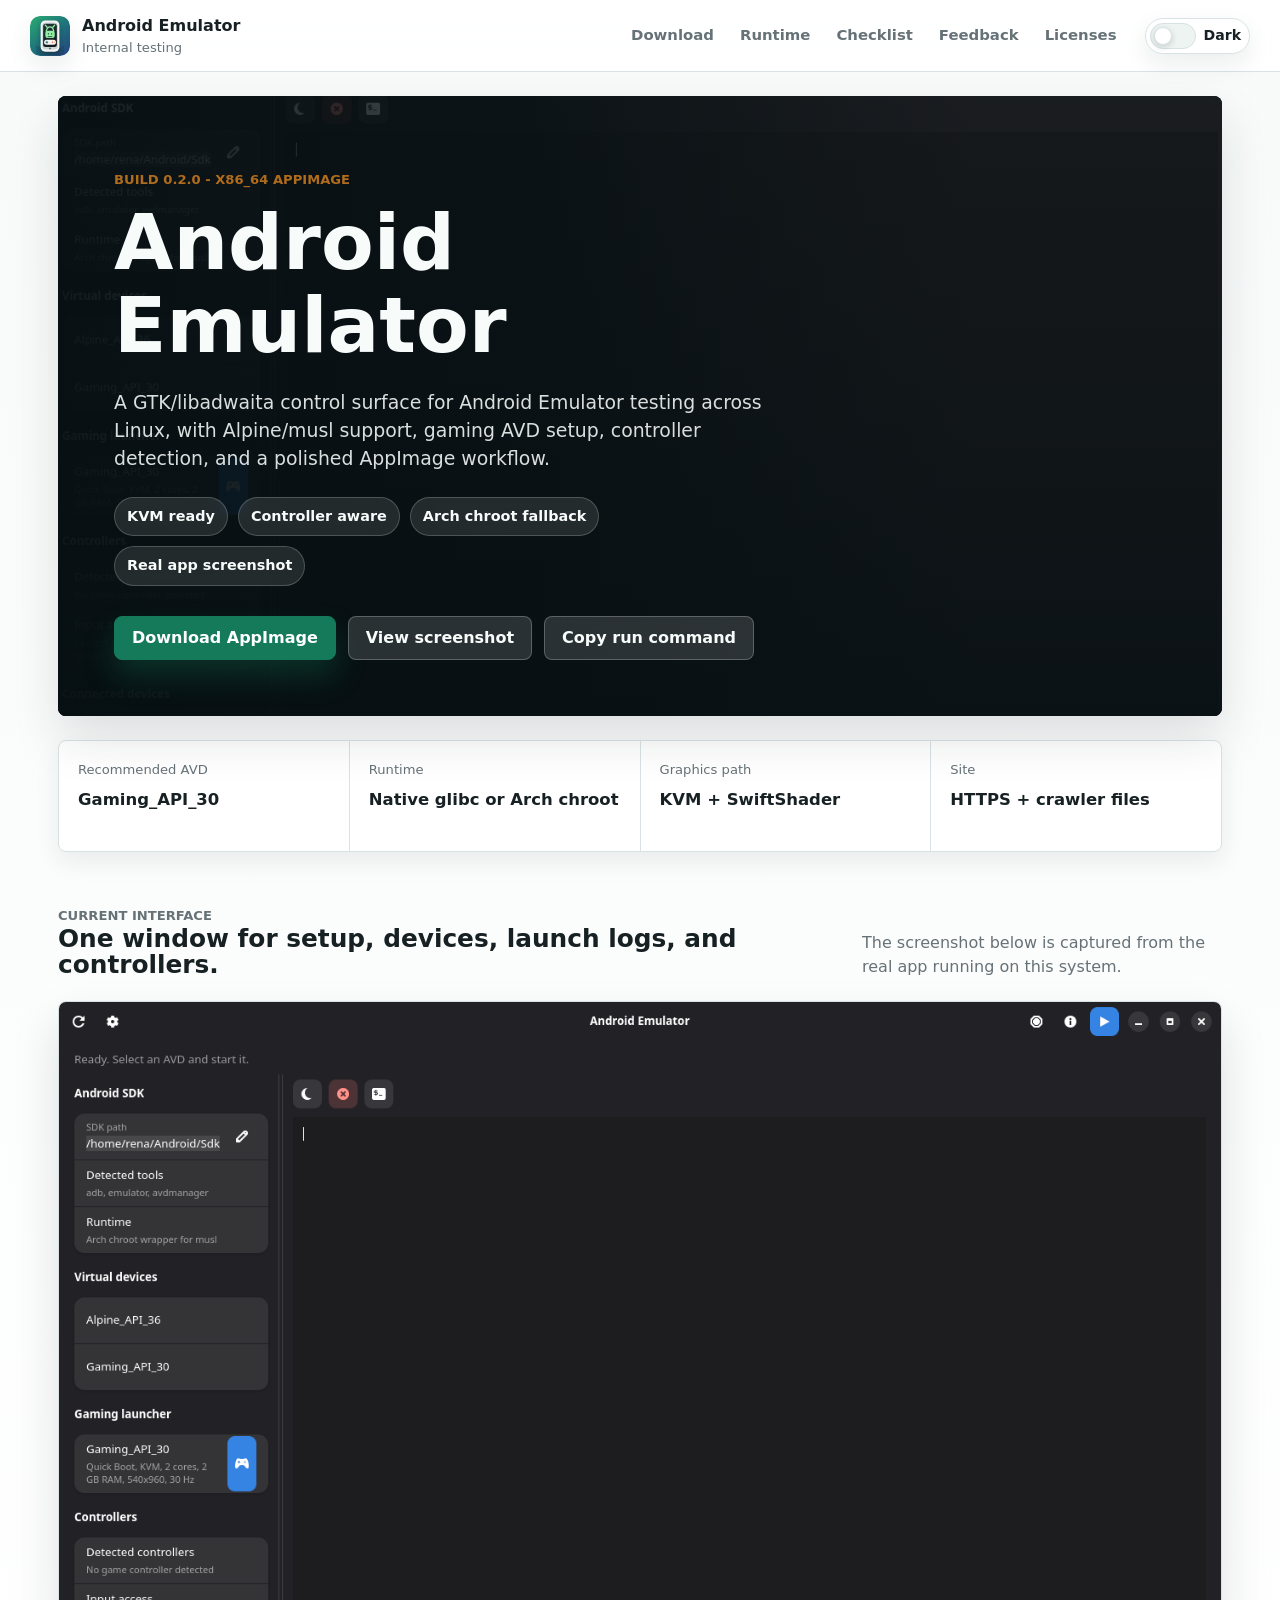
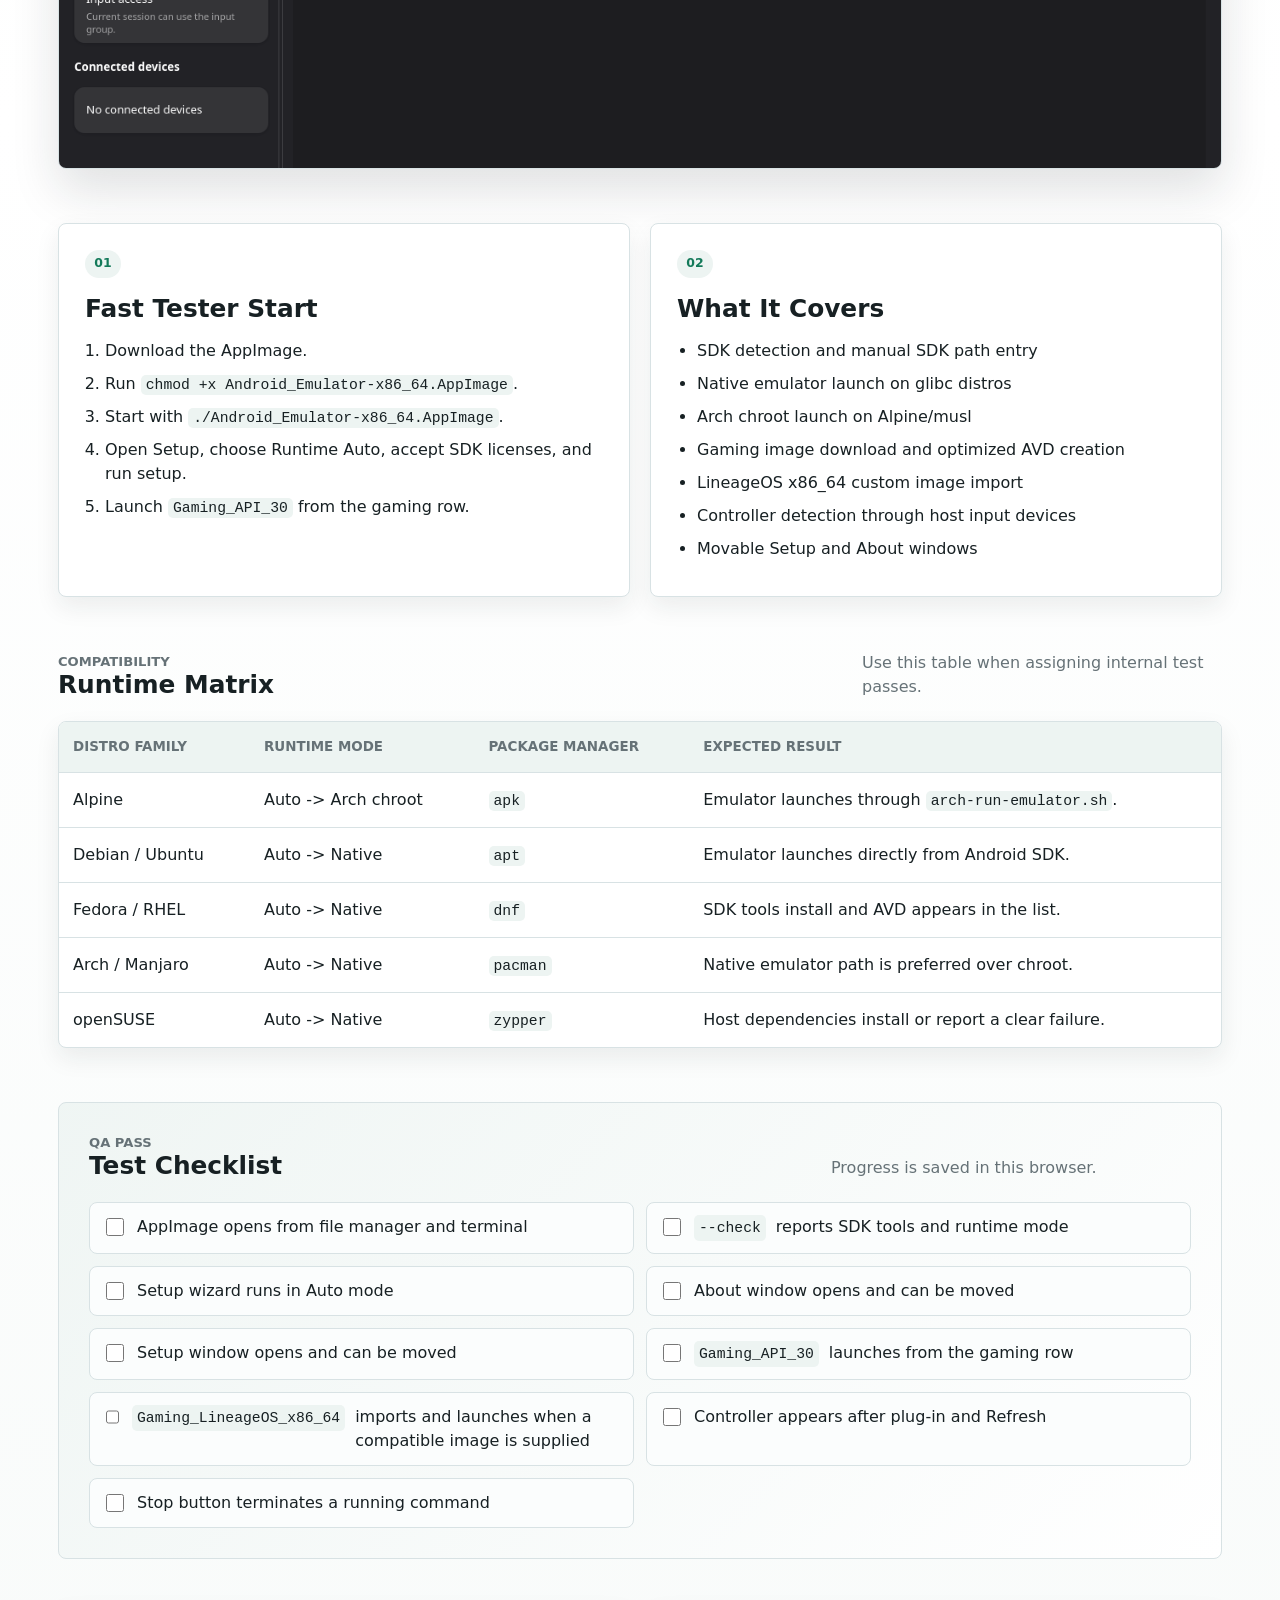
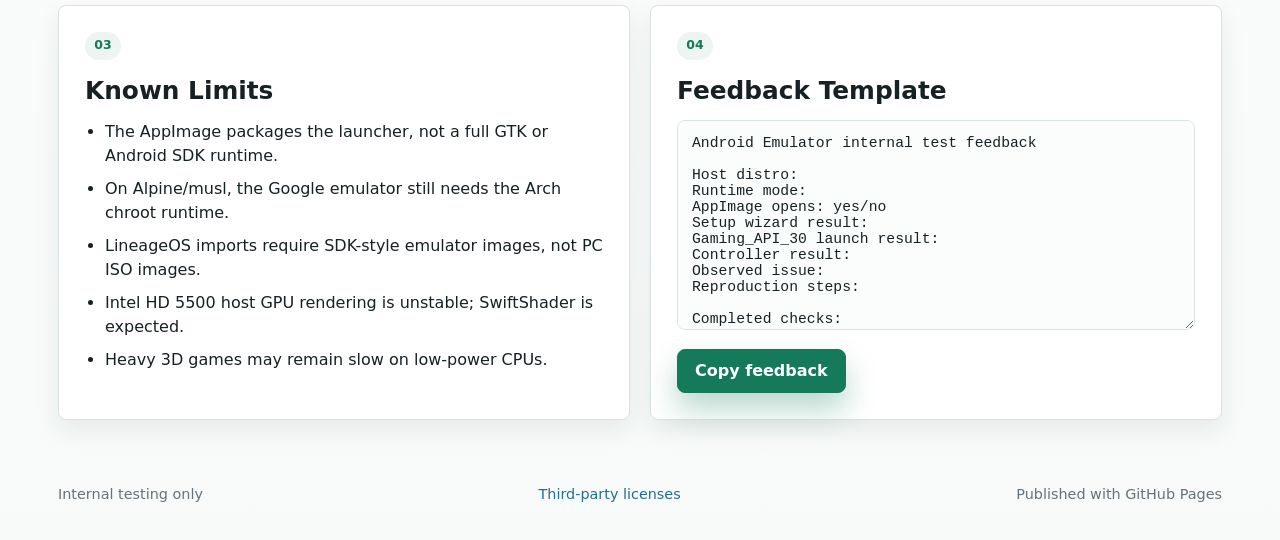
==== commit 90648f62: "Add LineageOS gaming AVD support to site" ====
--- a/index.html
+++ b/index.html
@@ -114,6 +114,7 @@
           <li>Native emulator launch on glibc distros</li>
           <li>Arch chroot launch on Alpine/musl</li>
           <li>Gaming image download and optimized AVD creation</li>
+          <li>LineageOS x86_64 custom image import</li>
           <li>Controller detection through host input devices</li>
           <li>Movable Setup and About windows</li>
         </ul>
@@ -189,6 +190,7 @@
         <label><input type="checkbox" value="about"> About window opens and can be moved</label>
         <label><input type="checkbox" value="setup-window"> Setup window opens and can be moved</label>
         <label><input type="checkbox" value="gaming"> <code>Gaming_API_30</code> launches from the gaming row</label>
+        <label><input type="checkbox" value="lineage"> <code>Gaming_LineageOS_x86_64</code> imports and launches when a compatible image is supplied</label>
         <label><input type="checkbox" value="controller"> Controller appears after plug-in and Refresh</label>
         <label><input type="checkbox" value="stop"> Stop button terminates a running command</label>
       </div>
@@ -201,6 +203,7 @@
         <ul class="plain-list">
           <li>The AppImage packages the launcher, not a full GTK or Android SDK runtime.</li>
           <li>On Alpine/musl, the Google emulator still needs the Arch chroot runtime.</li>
+          <li>LineageOS imports require SDK-style emulator images, not PC ISO images.</li>
           <li>Intel HD 5500 host GPU rendering is unstable; SwiftShader is expected.</li>
           <li>Heavy 3D games may remain slow on low-power CPUs.</li>
         </ul>
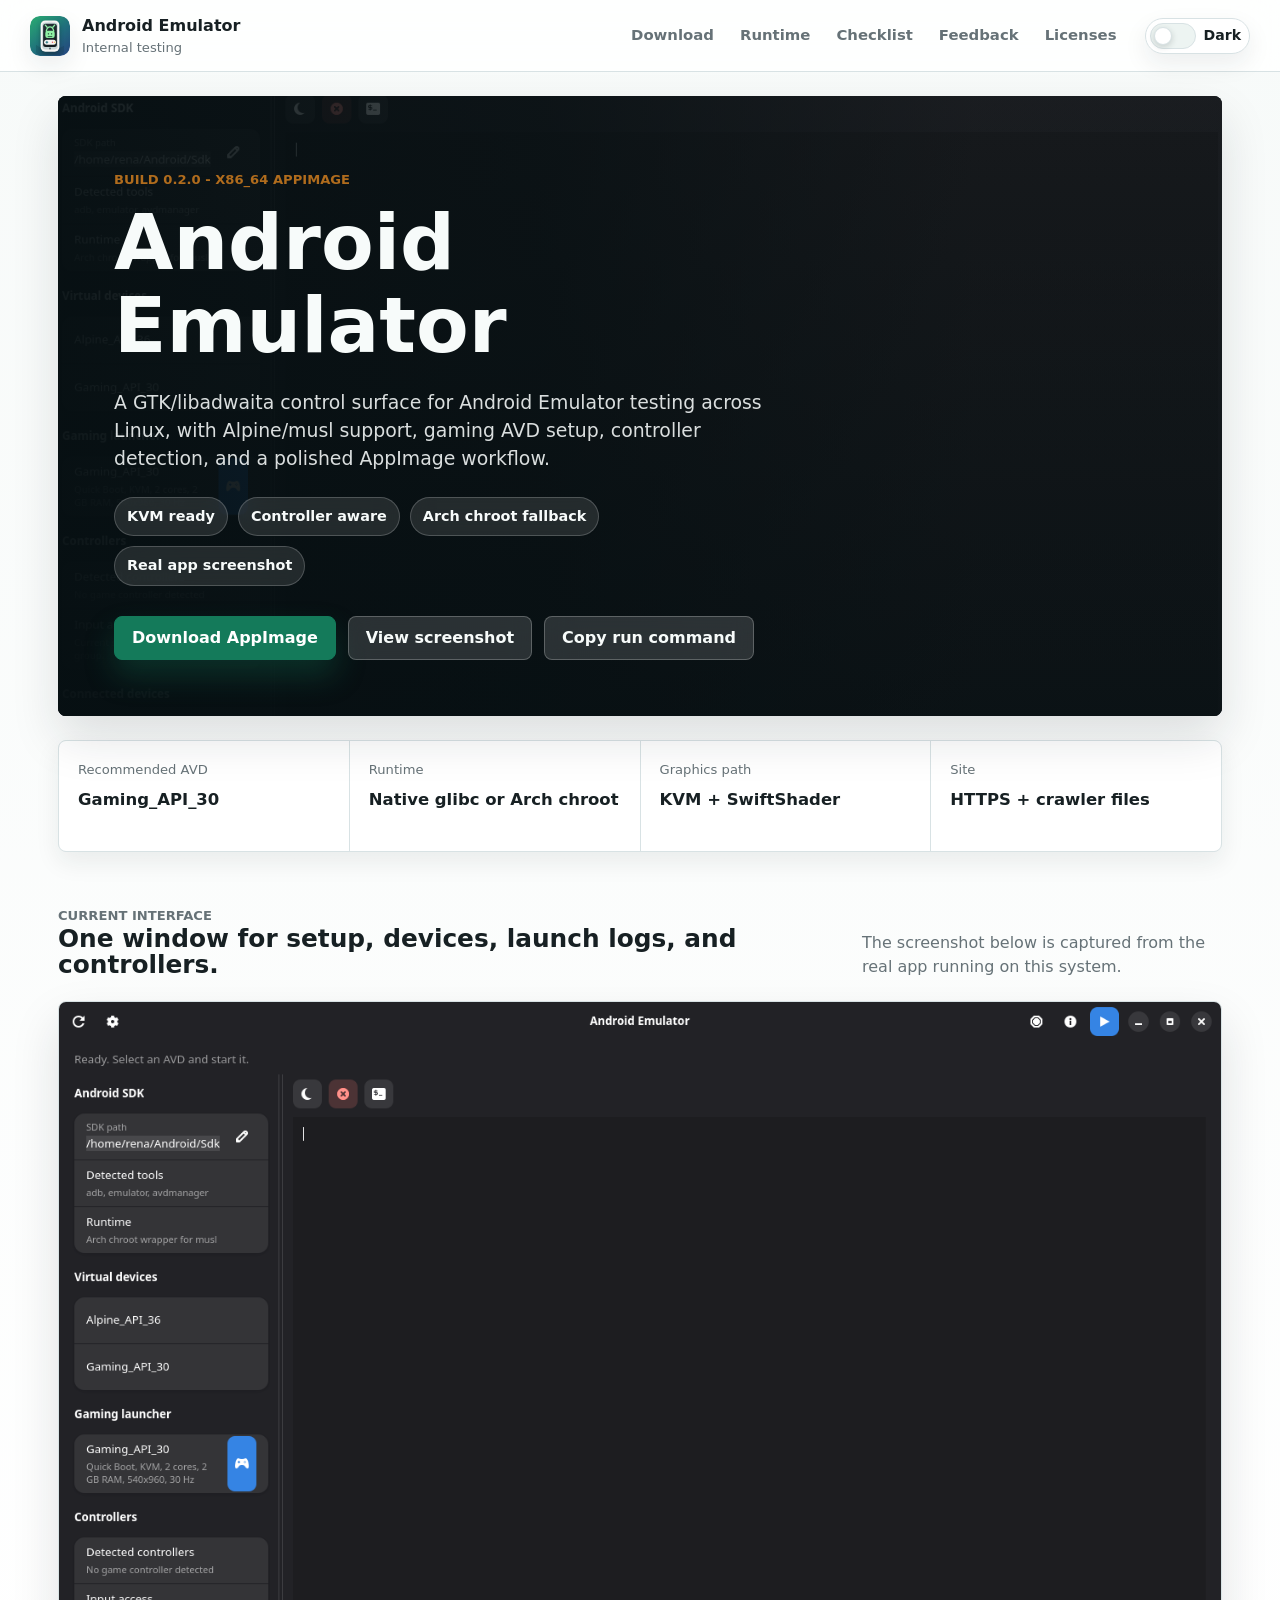
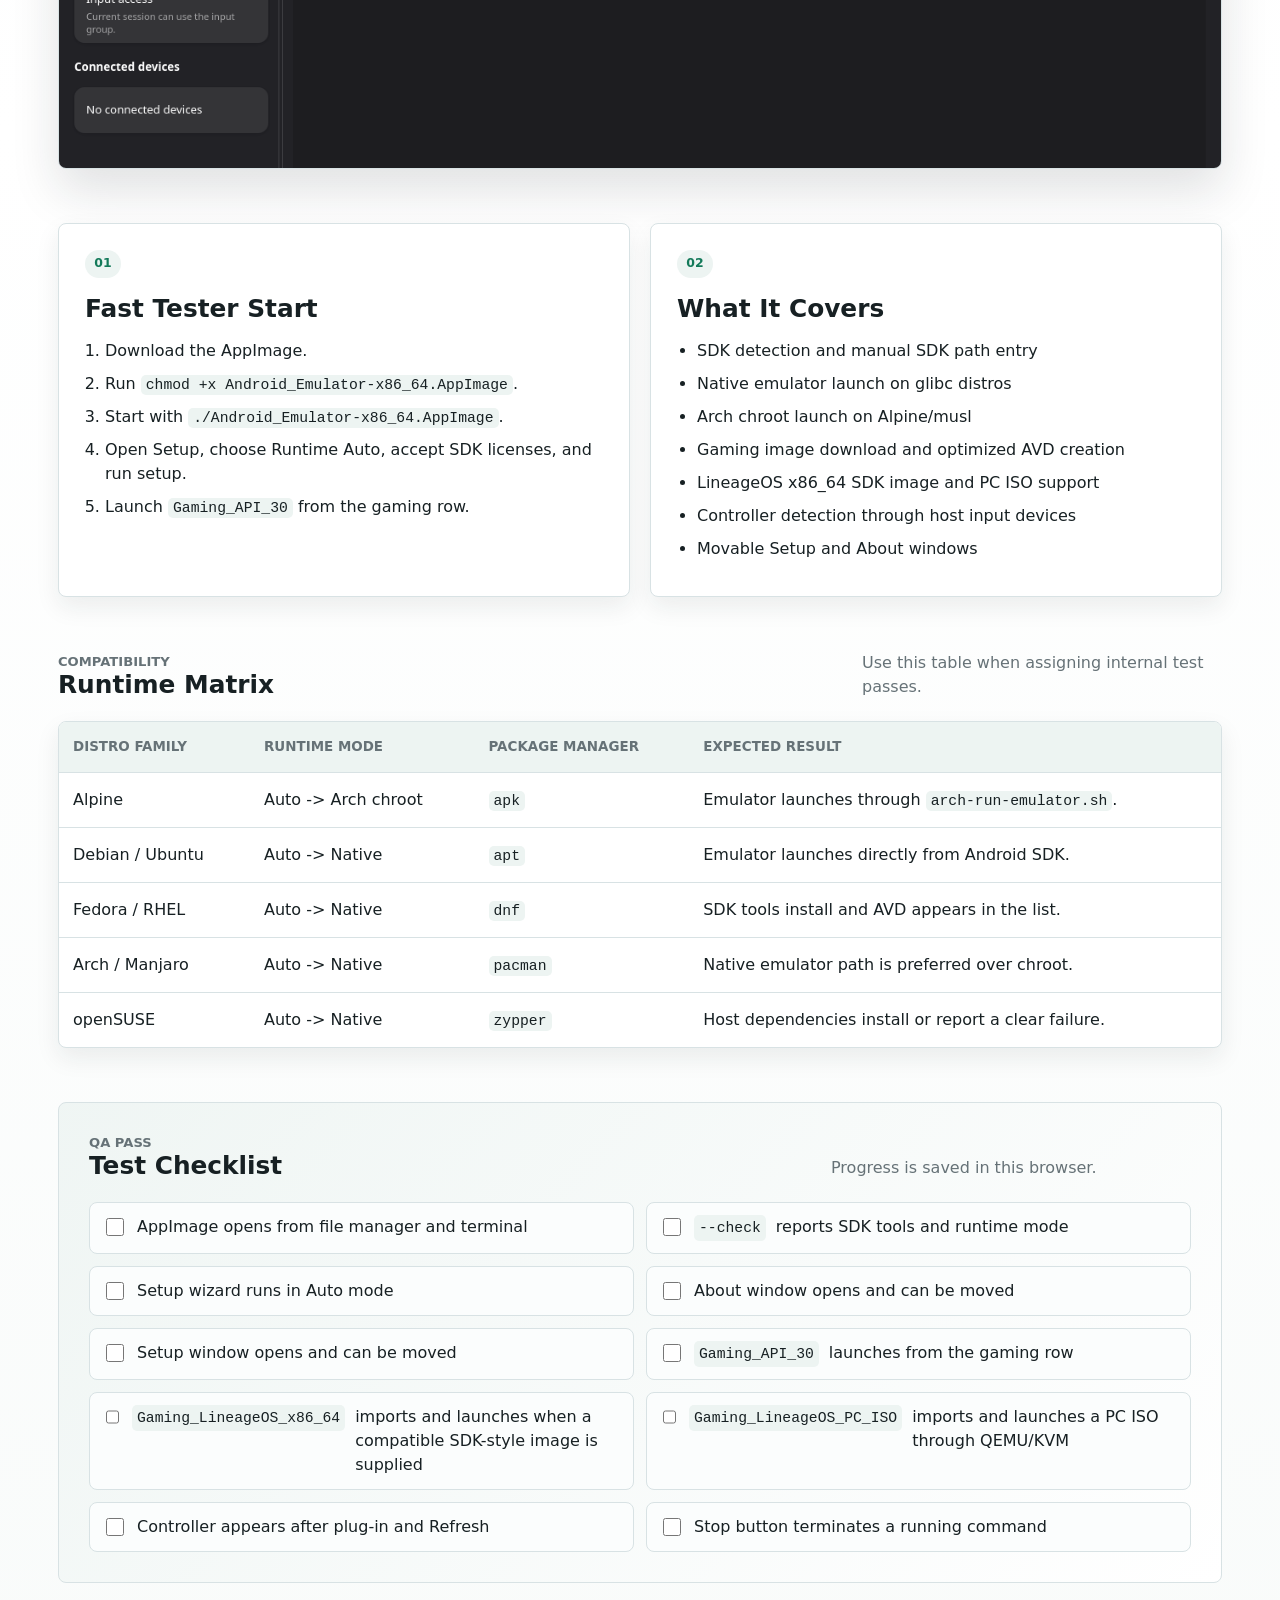
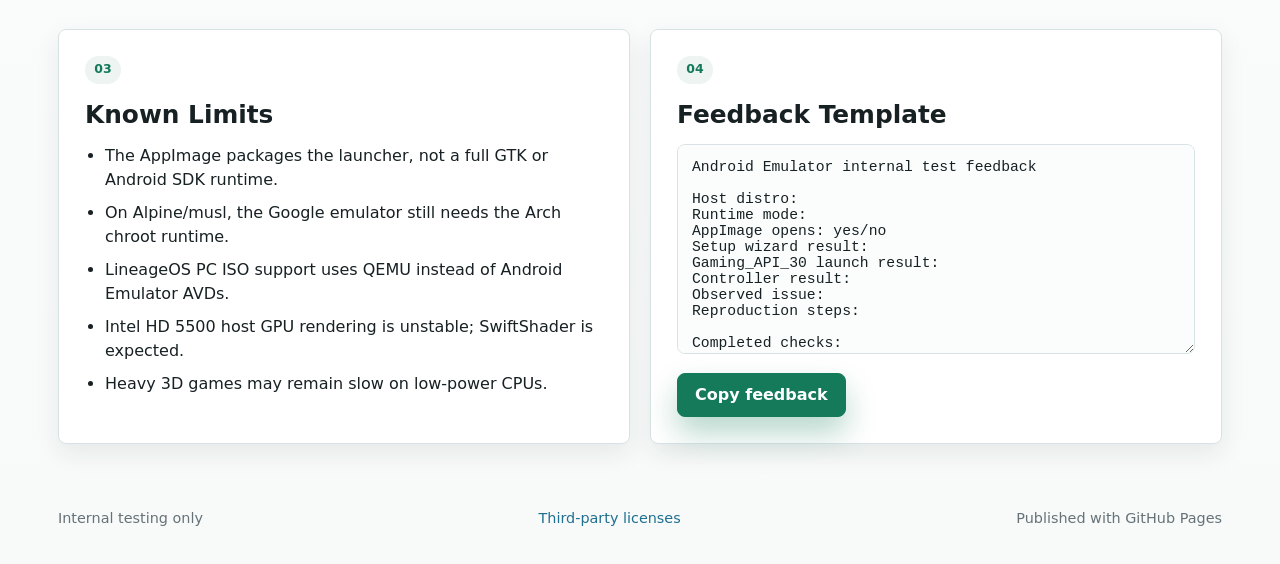
==== commit 180c8216: "Support LineageOS PC ISO gaming profile" ====
--- a/index.html
+++ b/index.html
@@ -114,7 +114,7 @@
           <li>Native emulator launch on glibc distros</li>
           <li>Arch chroot launch on Alpine/musl</li>
           <li>Gaming image download and optimized AVD creation</li>
-          <li>LineageOS x86_64 custom image import</li>
+          <li>LineageOS x86_64 SDK image and PC ISO support</li>
           <li>Controller detection through host input devices</li>
           <li>Movable Setup and About windows</li>
         </ul>
@@ -190,7 +190,8 @@
         <label><input type="checkbox" value="about"> About window opens and can be moved</label>
         <label><input type="checkbox" value="setup-window"> Setup window opens and can be moved</label>
         <label><input type="checkbox" value="gaming"> <code>Gaming_API_30</code> launches from the gaming row</label>
-        <label><input type="checkbox" value="lineage"> <code>Gaming_LineageOS_x86_64</code> imports and launches when a compatible image is supplied</label>
+        <label><input type="checkbox" value="lineage"> <code>Gaming_LineageOS_x86_64</code> imports and launches when a compatible SDK-style image is supplied</label>
+        <label><input type="checkbox" value="lineage-iso"> <code>Gaming_LineageOS_PC_ISO</code> imports and launches a PC ISO through QEMU/KVM</label>
         <label><input type="checkbox" value="controller"> Controller appears after plug-in and Refresh</label>
         <label><input type="checkbox" value="stop"> Stop button terminates a running command</label>
       </div>
@@ -203,7 +204,7 @@
         <ul class="plain-list">
           <li>The AppImage packages the launcher, not a full GTK or Android SDK runtime.</li>
           <li>On Alpine/musl, the Google emulator still needs the Arch chroot runtime.</li>
-          <li>LineageOS imports require SDK-style emulator images, not PC ISO images.</li>
+          <li>LineageOS PC ISO support uses QEMU instead of Android Emulator AVDs.</li>
           <li>Intel HD 5500 host GPU rendering is unstable; SwiftShader is expected.</li>
           <li>Heavy 3D games may remain slow on low-power CPUs.</li>
         </ul>
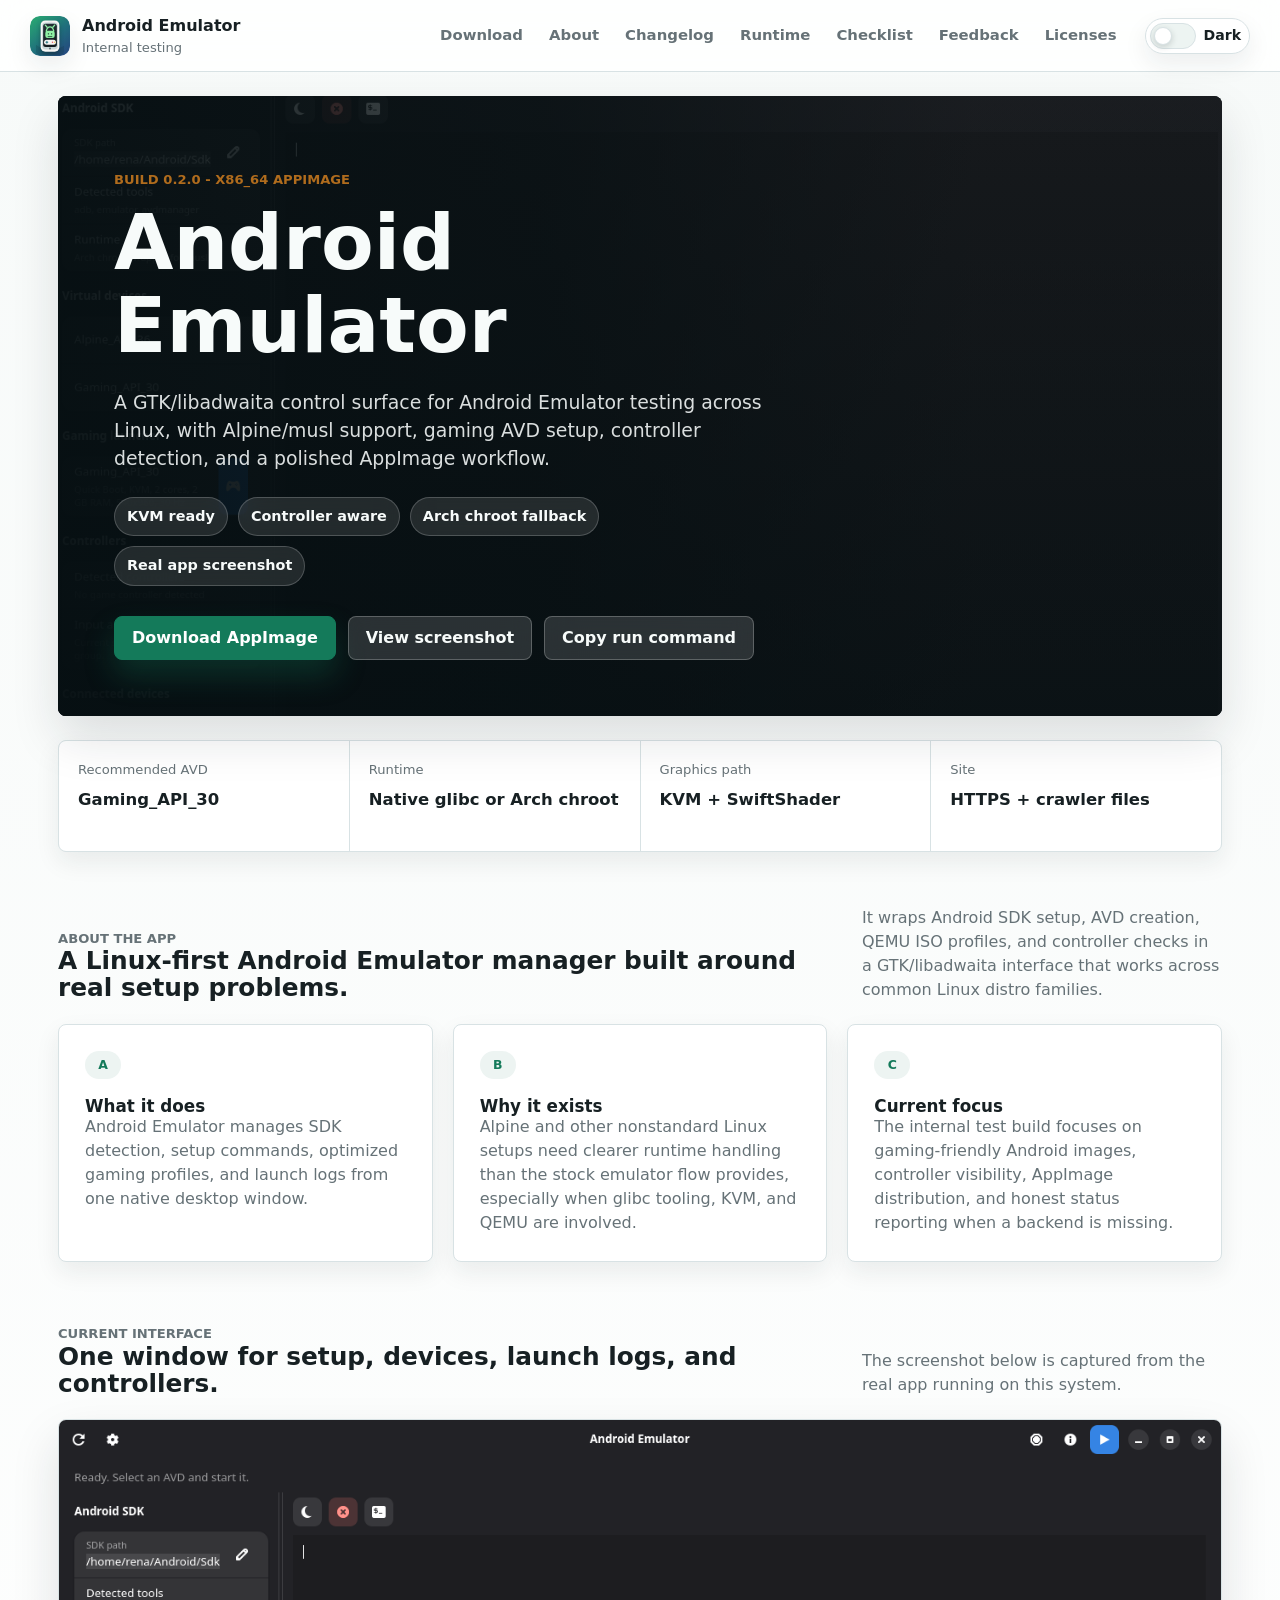
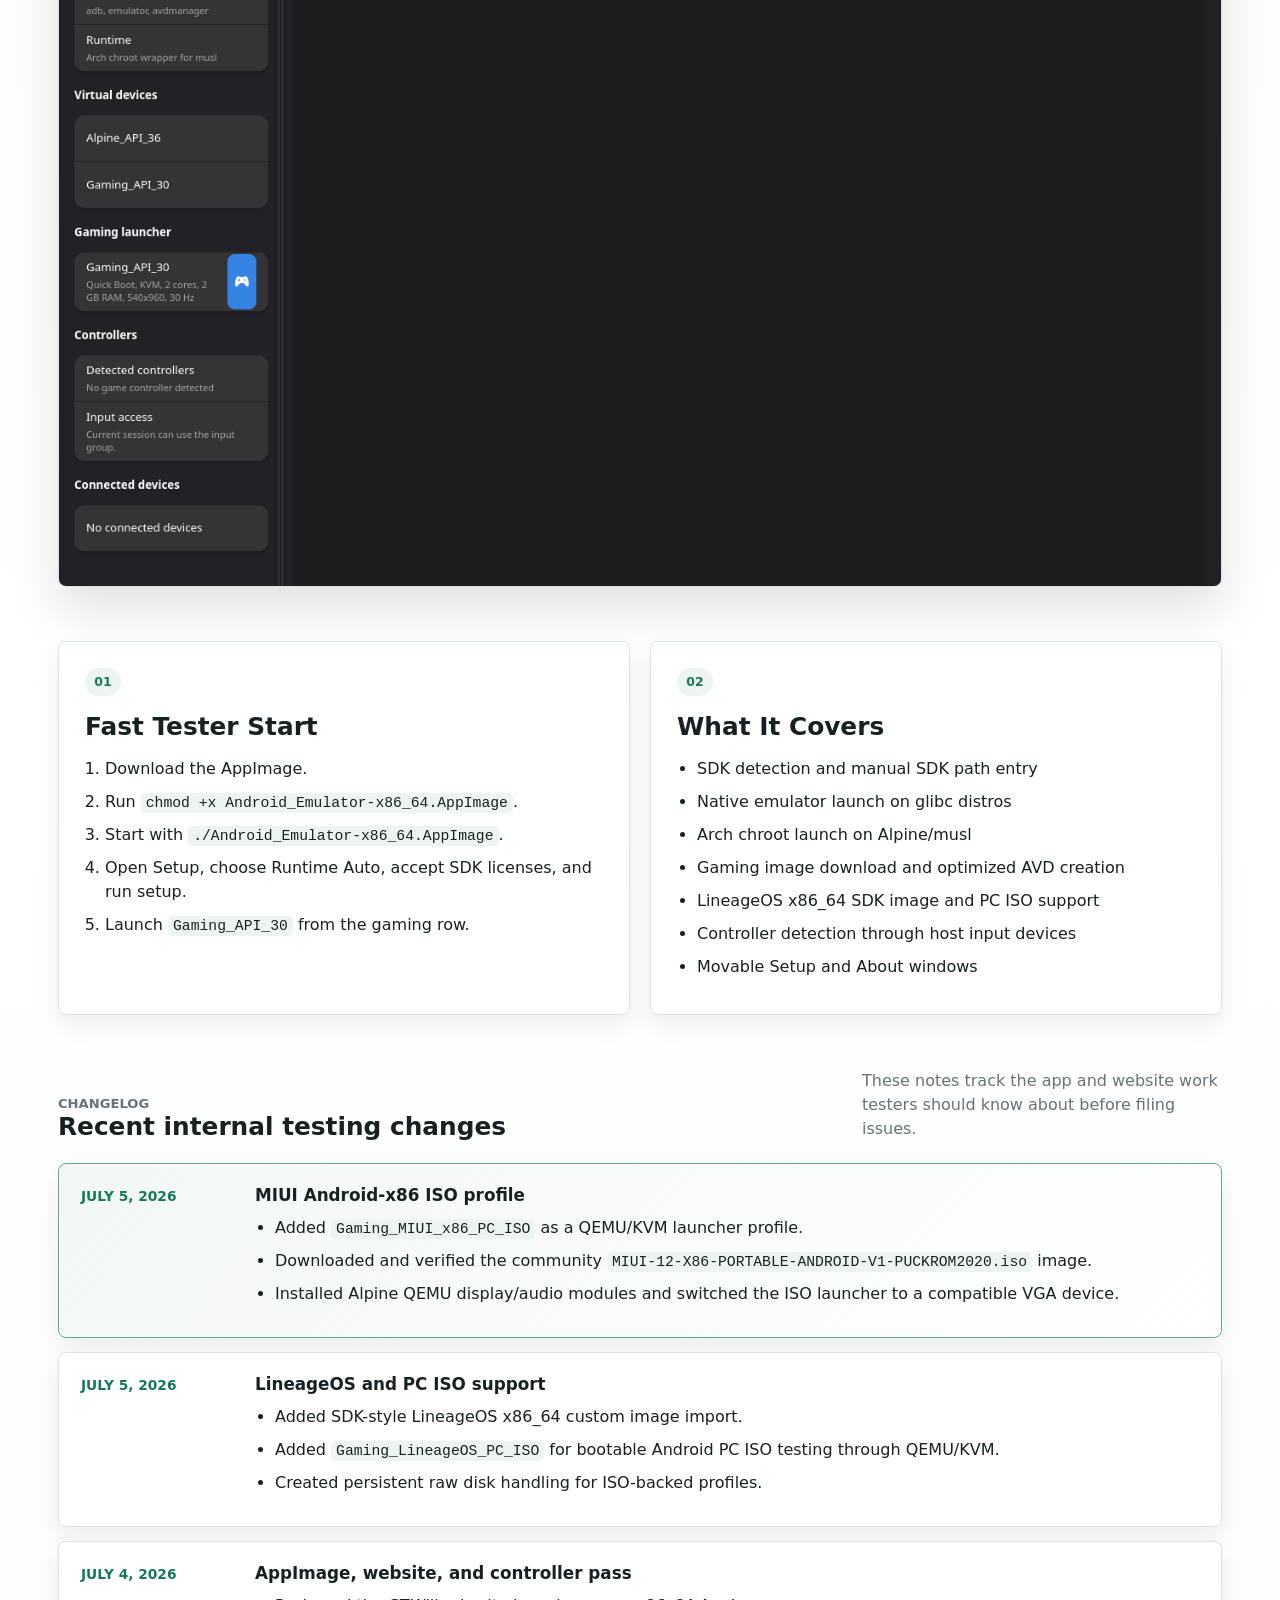
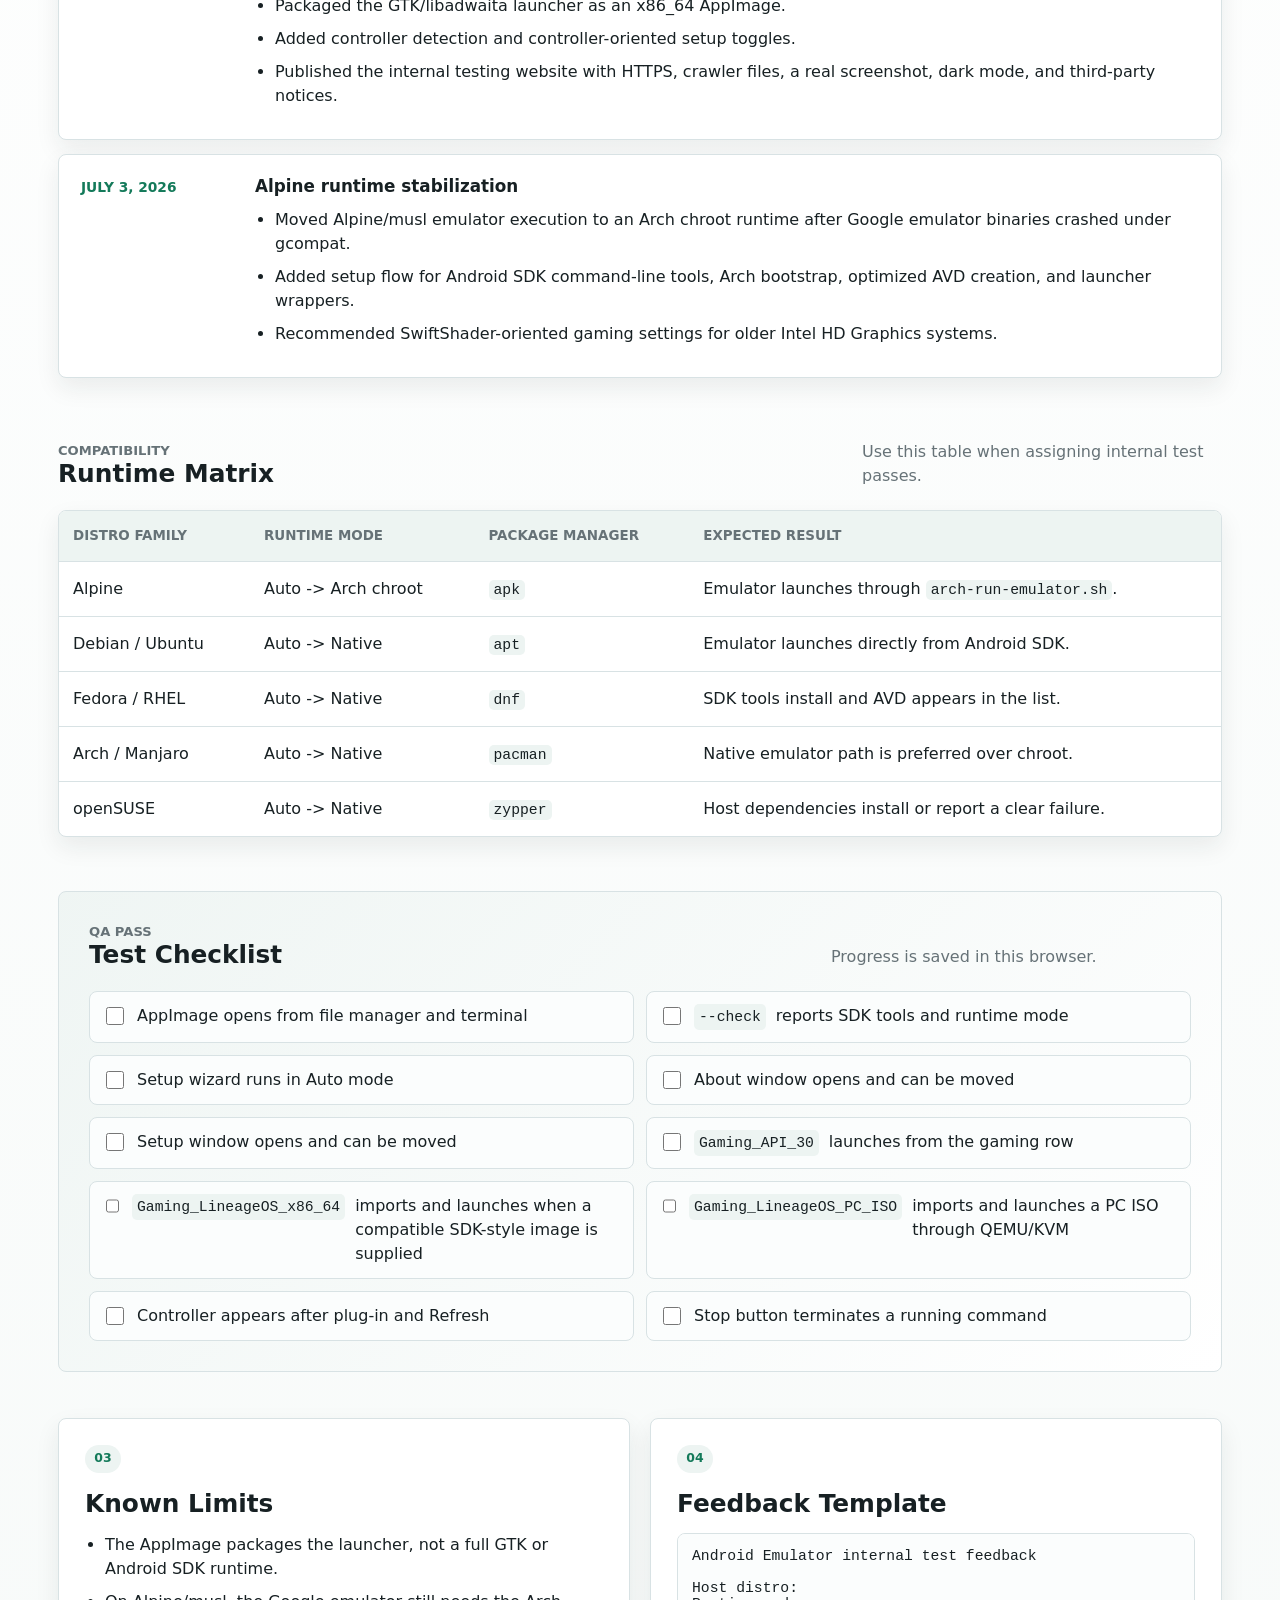
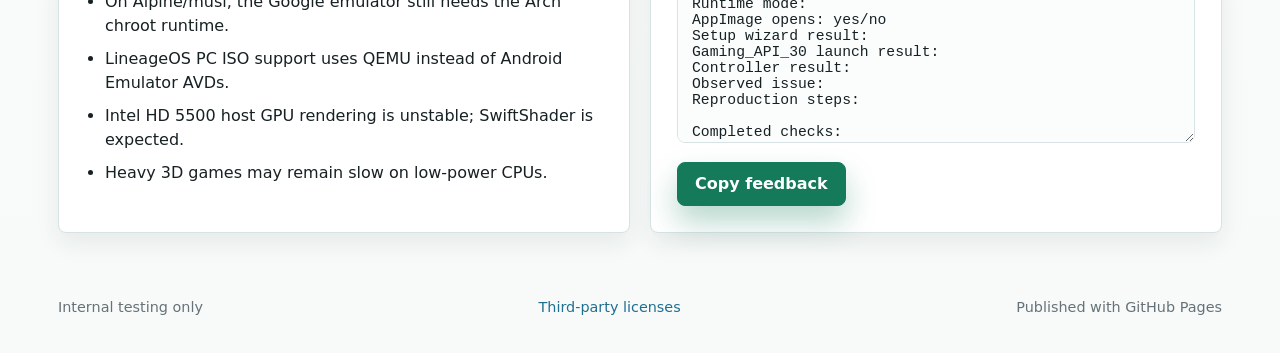
==== commit 0fa1b665: "Add about and changelog sections" ====
--- a/index.html
+++ b/index.html
@@ -28,6 +28,8 @@
     <div class="topbar-actions">
       <nav aria-label="Page sections">
         <a href="#download">Download</a>
+        <a href="#about">About</a>
+        <a href="#changelog">Changelog</a>
         <a href="#runtime">Runtime</a>
         <a href="#checklist">Checklist</a>
         <a href="#feedback">Feedback</a>
@@ -77,6 +79,33 @@
       <div>
         <span class="label">Site</span>
         <strong>HTTPS + crawler files</strong>
+      </div>
+    </section>
+
+    <section class="section about-section" id="about">
+      <div class="section-heading">
+        <div>
+          <p class="eyebrow">About the app</p>
+          <h2>A Linux-first Android Emulator manager built around real setup problems.</h2>
+        </div>
+        <p>It wraps Android SDK setup, AVD creation, QEMU ISO profiles, and controller checks in a GTK/libadwaita interface that works across common Linux distro families.</p>
+      </div>
+      <div class="about-grid">
+        <article class="feature about-card">
+          <span class="feature-mark">A</span>
+          <h3>What it does</h3>
+          <p>Android Emulator manages SDK detection, setup commands, optimized gaming profiles, and launch logs from one native desktop window.</p>
+        </article>
+        <article class="feature about-card">
+          <span class="feature-mark">B</span>
+          <h3>Why it exists</h3>
+          <p>Alpine and other nonstandard Linux setups need clearer runtime handling than the stock emulator flow provides, especially when glibc tooling, KVM, and QEMU are involved.</p>
+        </article>
+        <article class="feature about-card">
+          <span class="feature-mark">C</span>
+          <h3>Current focus</h3>
+          <p>The internal test build focuses on gaming-friendly Android images, controller visibility, AppImage distribution, and honest status reporting when a backend is missing.</p>
+        </article>
       </div>
     </section>
 
@@ -119,6 +148,62 @@
           <li>Movable Setup and About windows</li>
         </ul>
       </article>
+    </section>
+
+    <section class="section changelog-section" id="changelog">
+      <div class="section-heading">
+        <div>
+          <p class="eyebrow">Changelog</p>
+          <h2>Recent internal testing changes</h2>
+        </div>
+        <p>These notes track the app and website work testers should know about before filing issues.</p>
+      </div>
+      <div class="changelog">
+        <article class="change-entry current">
+          <time datetime="2026-07-05">July 5, 2026</time>
+          <div>
+            <h3>MIUI Android-x86 ISO profile</h3>
+            <ul class="plain-list">
+              <li>Added <code>Gaming_MIUI_x86_PC_ISO</code> as a QEMU/KVM launcher profile.</li>
+              <li>Downloaded and verified the community <code>MIUI-12-X86-PORTABLE-ANDROID-V1-PUCKROM2020.iso</code> image.</li>
+              <li>Installed Alpine QEMU display/audio modules and switched the ISO launcher to a compatible VGA device.</li>
+            </ul>
+          </div>
+        </article>
+        <article class="change-entry">
+          <time datetime="2026-07-05">July 5, 2026</time>
+          <div>
+            <h3>LineageOS and PC ISO support</h3>
+            <ul class="plain-list">
+              <li>Added SDK-style LineageOS x86_64 custom image import.</li>
+              <li>Added <code>Gaming_LineageOS_PC_ISO</code> for bootable Android PC ISO testing through QEMU/KVM.</li>
+              <li>Created persistent raw disk handling for ISO-backed profiles.</li>
+            </ul>
+          </div>
+        </article>
+        <article class="change-entry">
+          <time datetime="2026-07-04">July 4, 2026</time>
+          <div>
+            <h3>AppImage, website, and controller pass</h3>
+            <ul class="plain-list">
+              <li>Packaged the GTK/libadwaita launcher as an x86_64 AppImage.</li>
+              <li>Added controller detection and controller-oriented setup toggles.</li>
+              <li>Published the internal testing website with HTTPS, crawler files, a real screenshot, dark mode, and third-party notices.</li>
+            </ul>
+          </div>
+        </article>
+        <article class="change-entry">
+          <time datetime="2026-07-03">July 3, 2026</time>
+          <div>
+            <h3>Alpine runtime stabilization</h3>
+            <ul class="plain-list">
+              <li>Moved Alpine/musl emulator execution to an Arch chroot runtime after Google emulator binaries crashed under gcompat.</li>
+              <li>Added setup flow for Android SDK command-line tools, Arch bootstrap, optimized AVD creation, and launcher wrappers.</li>
+              <li>Recommended SwiftShader-oriented gaming settings for older Intel HD Graphics systems.</li>
+            </ul>
+          </div>
+        </article>
+      </div>
     </section>
 
     <section class="section" id="runtime">
--- a/styles.css
+++ b/styles.css
@@ -230,7 +230,8 @@
 }
 
 h1,
-h2 {
+h2,
+h3 {
   margin: 0;
   line-height: 1.08;
 }
@@ -247,6 +248,11 @@
 
 h2 {
   font-size: 1.55rem;
+  letter-spacing: 0;
+}
+
+h3 {
+  font-size: 1.05rem;
   letter-spacing: 0;
 }
 
@@ -358,6 +364,21 @@
 
 .section {
   padding: 8px 0;
+}
+
+.about-section,
+.changelog-section {
+  scroll-margin-top: 92px;
+}
+
+.about-grid {
+  display: grid;
+  grid-template-columns: repeat(3, minmax(0, 1fr));
+  gap: 20px;
+}
+
+.about-card p {
+  margin-top: 12px;
 }
 
 .section-grid {
@@ -491,6 +512,39 @@
   background: color-mix(in srgb, var(--surface-strong) 62%, transparent);
 }
 
+.changelog {
+  display: grid;
+  gap: 14px;
+}
+
+.change-entry {
+  display: grid;
+  grid-template-columns: 150px minmax(0, 1fr);
+  gap: 24px;
+  padding: 22px;
+  border: 1px solid var(--line);
+  border-radius: 8px;
+  background: var(--surface);
+  box-shadow: var(--small-shadow);
+}
+
+.change-entry.current {
+  border-color: color-mix(in srgb, var(--green) 58%, var(--line));
+  background:
+    linear-gradient(135deg, color-mix(in srgb, var(--surface-strong) 68%, transparent), var(--surface));
+}
+
+.change-entry time {
+  color: var(--green);
+  font-size: 0.86rem;
+  font-weight: 900;
+  text-transform: uppercase;
+}
+
+.change-entry .plain-list {
+  margin-top: 12px;
+}
+
 .checklist-section {
   padding: 30px;
   border-radius: 8px;
@@ -597,6 +651,7 @@
   }
 
   .release-strip,
+  .about-grid,
   .section-grid,
   .checklist {
     grid-template-columns: 1fr;
@@ -606,6 +661,11 @@
     grid-template-columns: 1fr;
   }
 
+  .change-entry {
+    grid-template-columns: 1fr;
+    gap: 12px;
+  }
+
   .checklist-section {
     padding: 22px;
   }
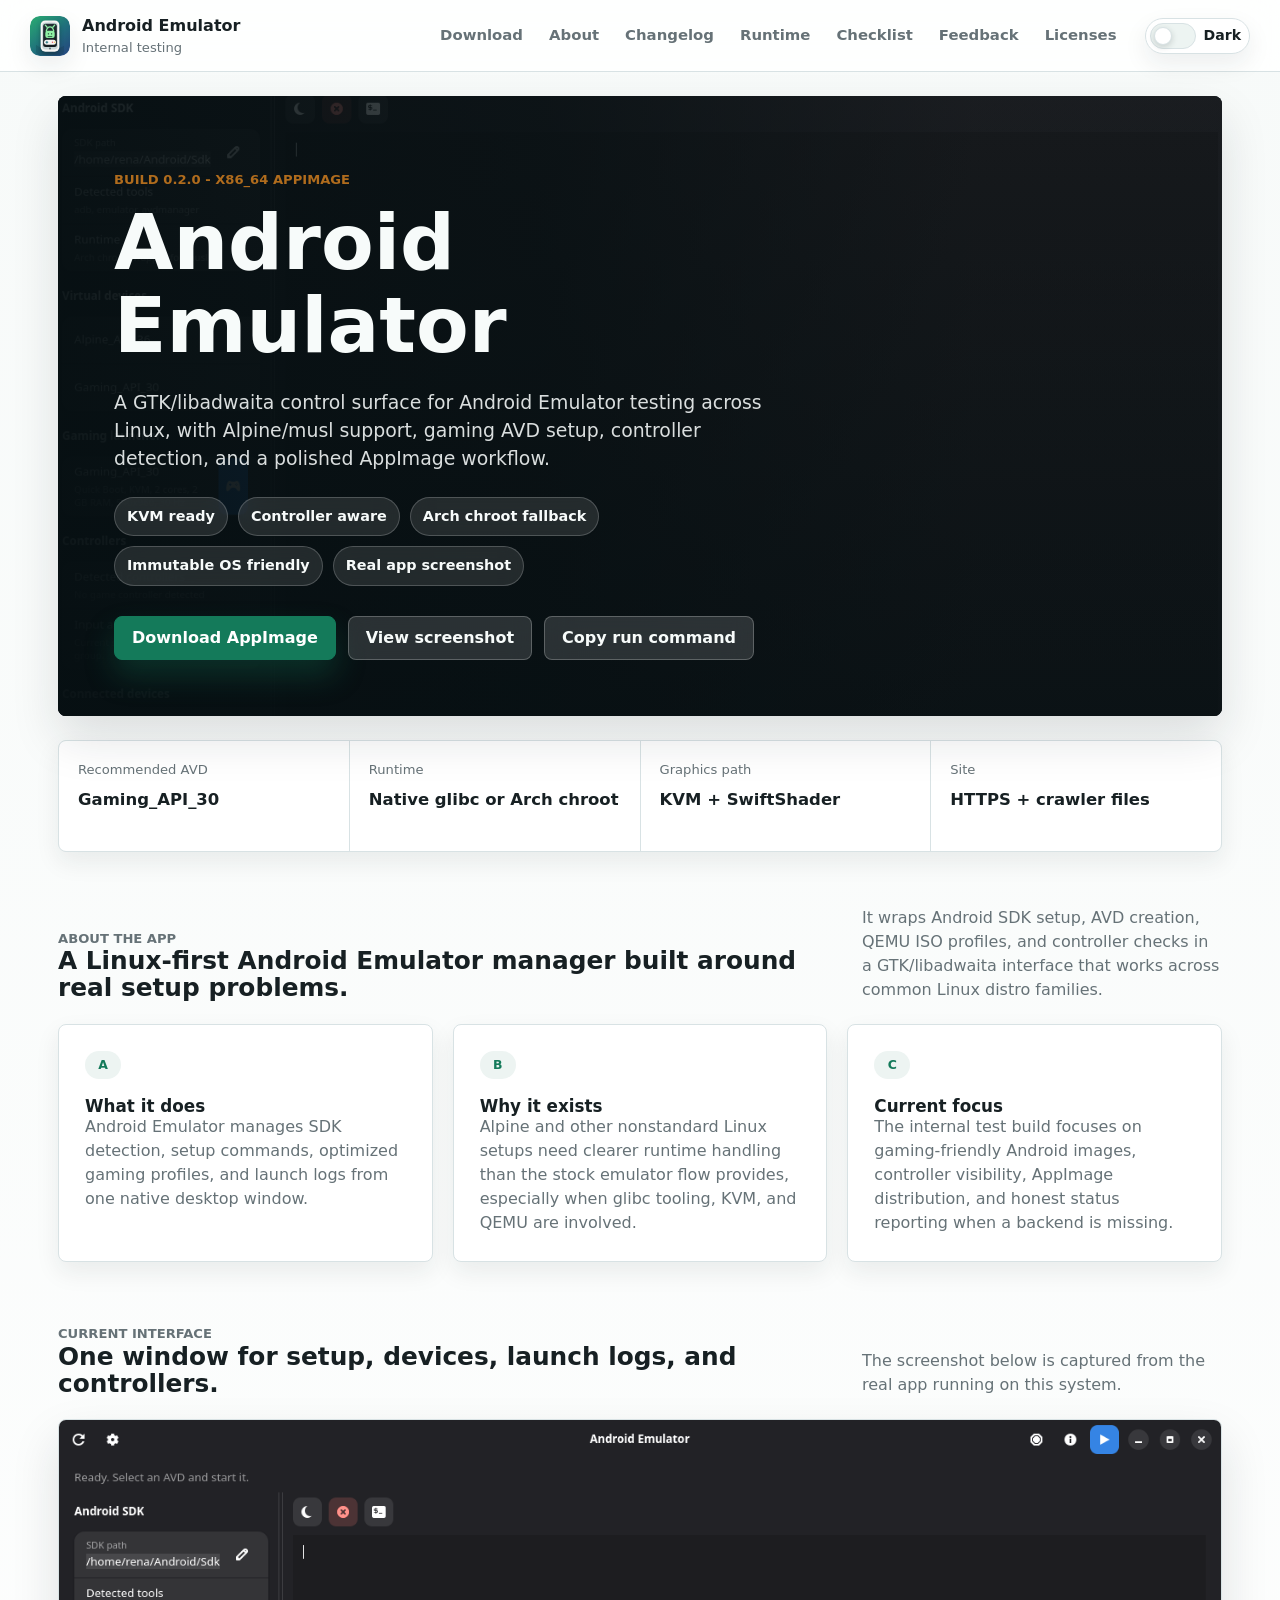
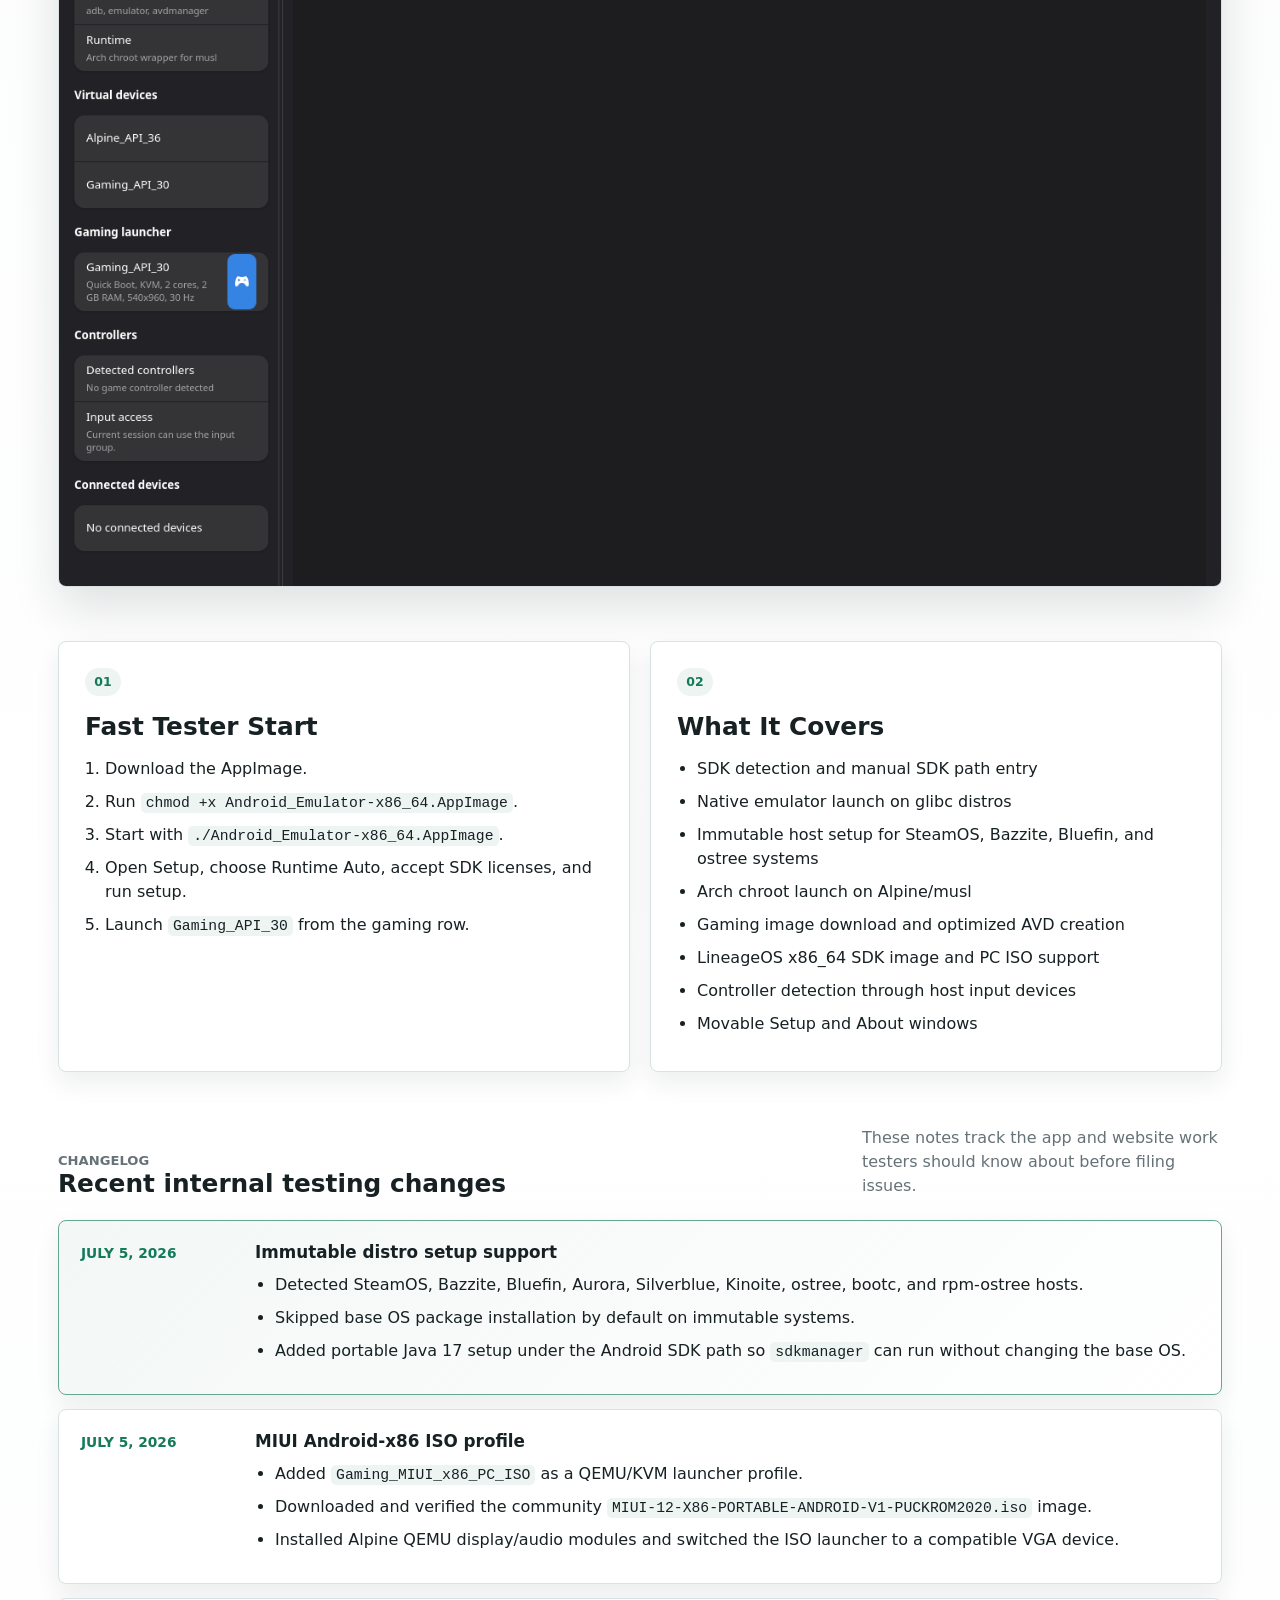
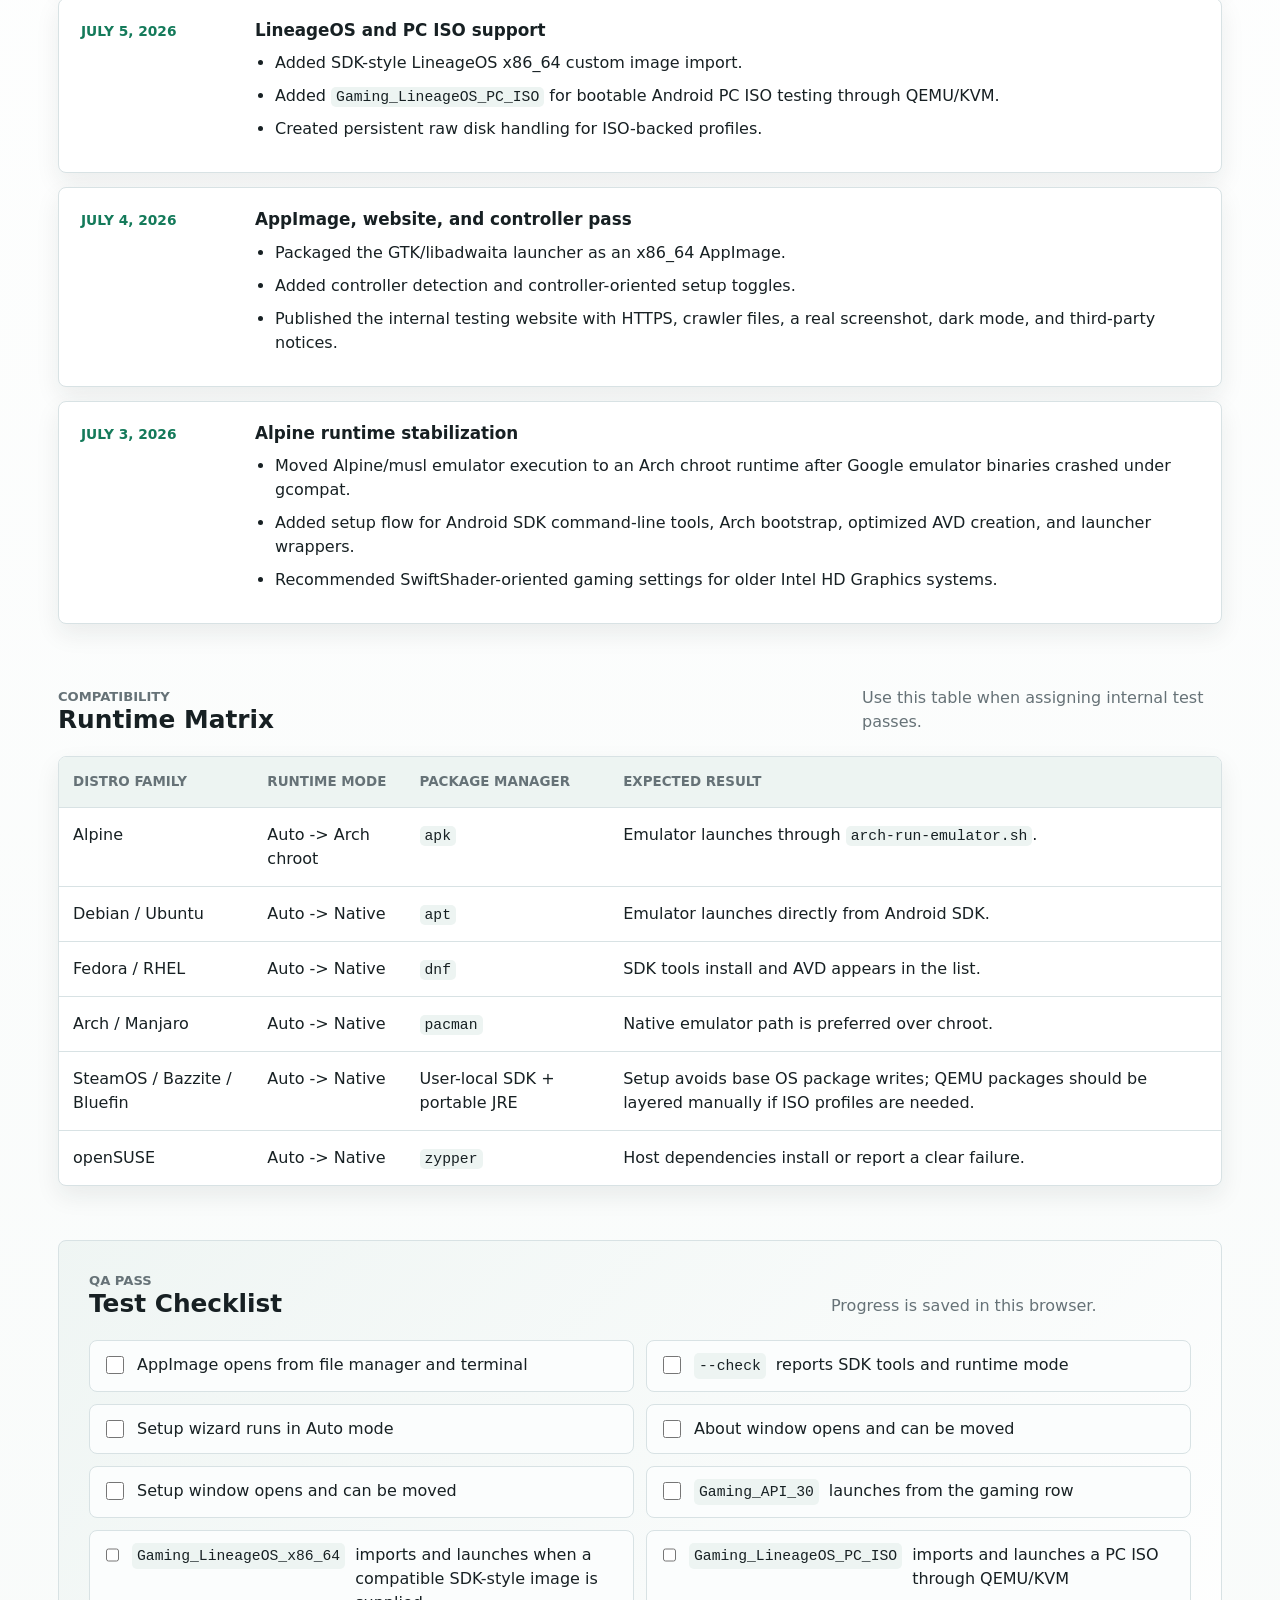
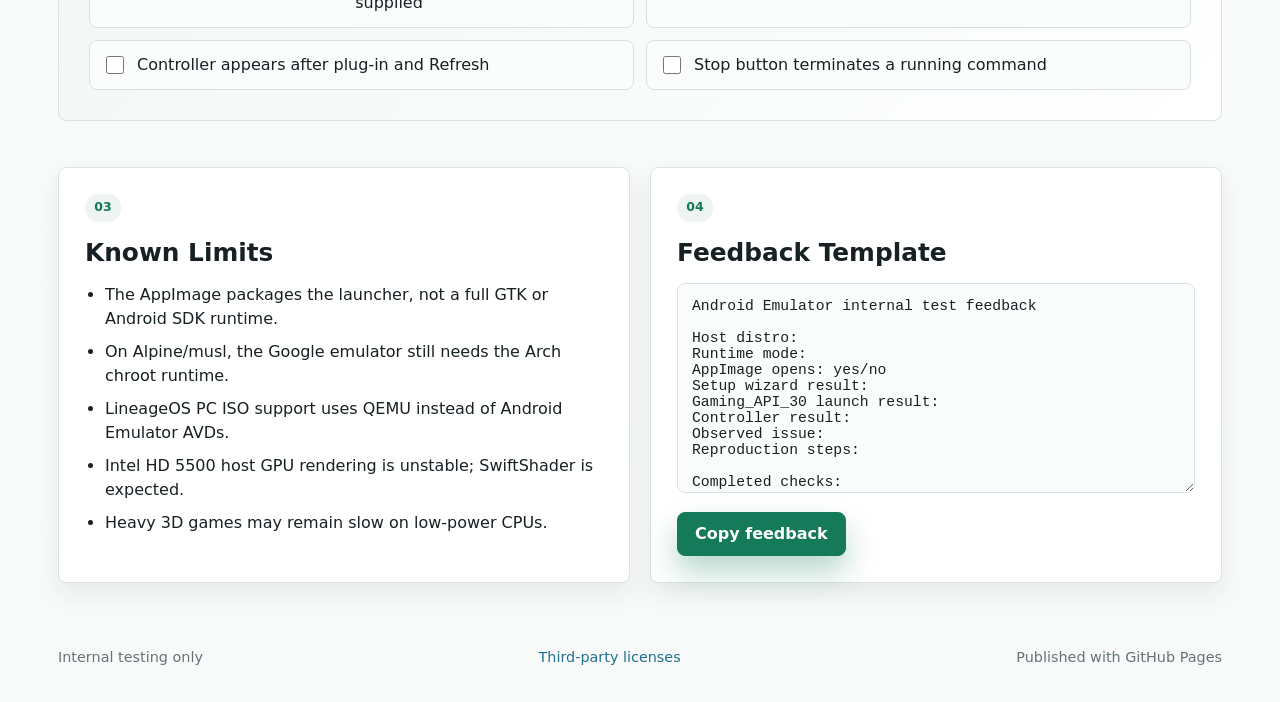
==== commit 3108f5b5: "Add immutable distro support notes" ====
--- a/index.html
+++ b/index.html
@@ -53,6 +53,7 @@
           <span>KVM ready</span>
           <span>Controller aware</span>
           <span>Arch chroot fallback</span>
+          <span>Immutable OS friendly</span>
           <span>Real app screenshot</span>
         </div>
         <div class="actions" id="download">
@@ -141,6 +142,7 @@
         <ul class="plain-list">
           <li>SDK detection and manual SDK path entry</li>
           <li>Native emulator launch on glibc distros</li>
+          <li>Immutable host setup for SteamOS, Bazzite, Bluefin, and ostree systems</li>
           <li>Arch chroot launch on Alpine/musl</li>
           <li>Gaming image download and optimized AVD creation</li>
           <li>LineageOS x86_64 SDK image and PC ISO support</li>
@@ -162,6 +164,17 @@
         <article class="change-entry current">
           <time datetime="2026-07-05">July 5, 2026</time>
           <div>
+            <h3>Immutable distro setup support</h3>
+            <ul class="plain-list">
+              <li>Detected SteamOS, Bazzite, Bluefin, Aurora, Silverblue, Kinoite, ostree, bootc, and rpm-ostree hosts.</li>
+              <li>Skipped base OS package installation by default on immutable systems.</li>
+              <li>Added portable Java 17 setup under the Android SDK path so <code>sdkmanager</code> can run without changing the base OS.</li>
+            </ul>
+          </div>
+        </article>
+        <article class="change-entry">
+          <time datetime="2026-07-05">July 5, 2026</time>
+          <div>
             <h3>MIUI Android-x86 ISO profile</h3>
             <ul class="plain-list">
               <li>Added <code>Gaming_MIUI_x86_PC_ISO</code> as a QEMU/KVM launcher profile.</li>
@@ -248,6 +261,12 @@
               <td>Auto -> Native</td>
               <td><code>pacman</code></td>
               <td>Native emulator path is preferred over chroot.</td>
+            </tr>
+            <tr>
+              <td>SteamOS / Bazzite / Bluefin</td>
+              <td>Auto -> Native</td>
+              <td>User-local SDK + portable JRE</td>
+              <td>Setup avoids base OS package writes; QEMU packages should be layered manually if ISO profiles are needed.</td>
             </tr>
             <tr>
               <td>openSUSE</td>
